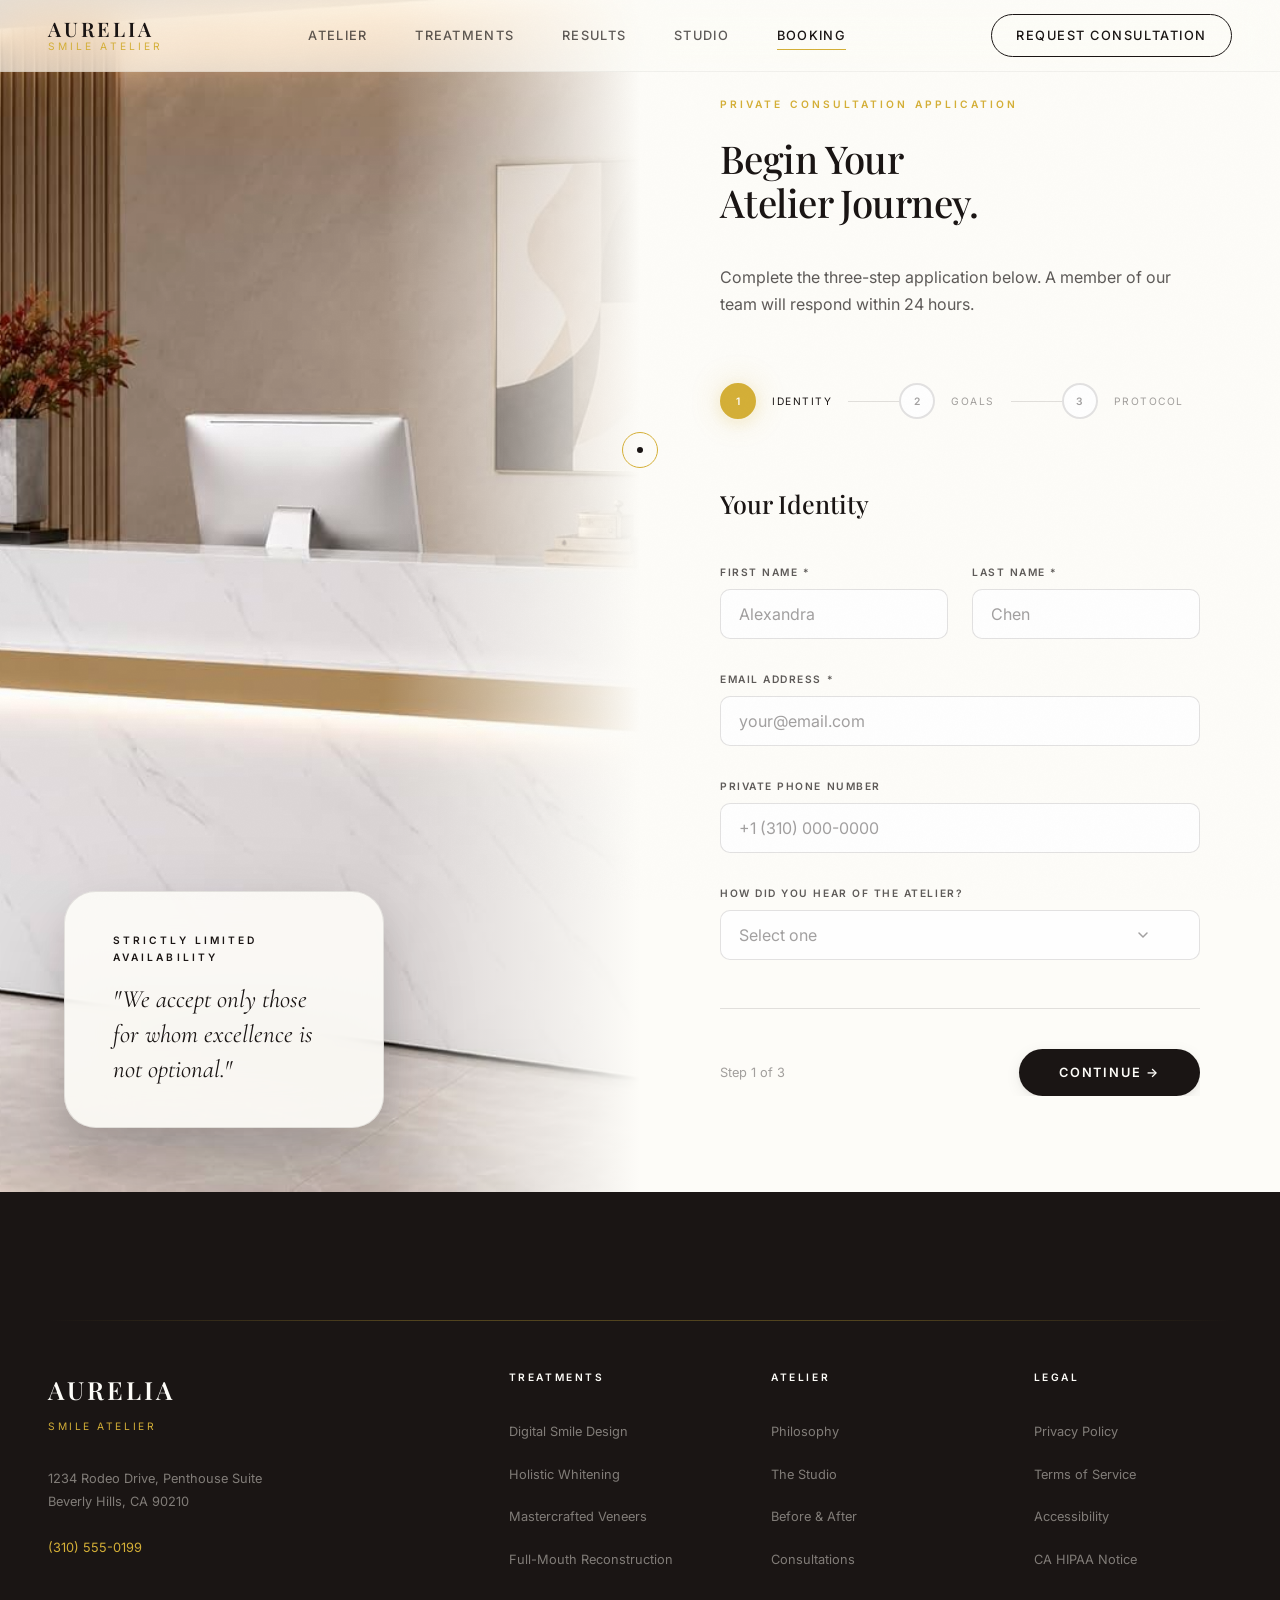
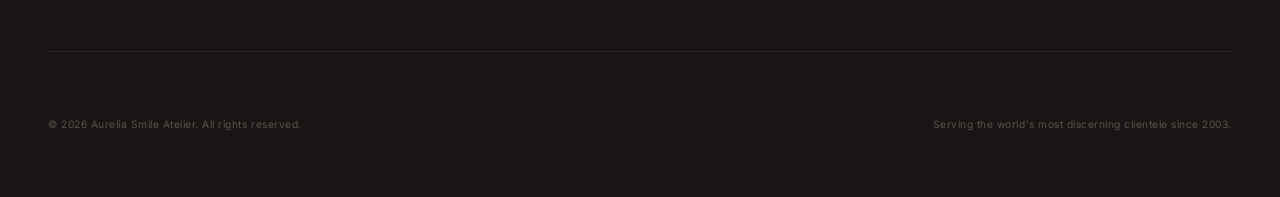
==== booking.html @ 7411df08 "Add files via upload" ====
<!DOCTYPE html>
<html lang="en">
<head>
  <meta charset="UTF-8" />
  <meta name="viewport" content="width=device-width, initial-scale=1.0" />
  <meta name="description" content="Apply for a private consultation at Aurelia Smile Atelier. Our three-step intake process ensures every client receives the full measure of our attention." />
  <meta name="theme-color" content="#FDFCF8" />
  <title>Private Consultation | Aurelia Smile Atelier</title>
  <link rel="stylesheet" href="luxury.css" />
</head>
<body>

  <div class="noise-overlay" aria-hidden="true"></div>
  <div class="cursor-dot"  aria-hidden="true"></div>
  <div class="cursor-ring" aria-hidden="true"></div>
  <div class="page-wipe" aria-hidden="true">
    <div class="page-wipe__panel"></div><div class="page-wipe__panel"></div>
    <div class="page-wipe__panel"></div><div class="page-wipe__panel"></div>
    <div class="page-wipe__panel"></div>
  </div>
  <div class="page-wipe__accent" aria-hidden="true"></div>

  

  <!-- NAV -->
  <nav class="site-nav" role="navigation" aria-label="Primary navigation">
    <div class="nav-inner">
      <a href="index.html" class="nav-wordmark">
        <span class="nav-wordmark__name">AURELIA</span>
        <span class="nav-wordmark__sub">Smile Atelier</span>
      </a>
      <div class="nav-links">
        <a href="index.html">Atelier</a>
        <a href="treatments.html">Treatments</a>
        <a href="results.html">Results</a>
        <a href="studio.html">Studio</a>
        <a href="booking.html" class="is-active">Booking</a>
      </div>
      <a href="booking.html" class="nav-cta btn-magnetic" data-cursor="hover">
        <span class="btn-magnetic__text">Request Consultation</span>
      </a>
      <button id="mobile-menu-btn" aria-label="Toggle mobile menu" data-cursor="hover">
          <svg width="24" height="24" viewBox="0 0 24 24" fill="none" stroke="currentColor" stroke-width="1.5" stroke-linecap="round" stroke-linejoin="round">
            <line x1="3" y1="12" x2="21" y2="12"></line>
            <line x1="3" y1="6" x2="21" y2="6"></line>
            <line x1="3" y1="18" x2="21" y2="18"></line>
          </svg>
        </button>
    </div>
  </nav>

  <main id="main-content">

    <!-- ═══ SPLIT LAYOUT ═══ -->
    <div class="split-layout pt-nav">

      <!-- LEFT: ATMOSPHERIC IMAGE -->
      <div class="split-left" aria-hidden="true">
        <img
          src="images/luxuryhotelreceptiondeskwhitemarble.png"
          alt=""
          style="width:100%;height:100%;object-fit:cover;object-position:center;"
          width="900" height="1200"
          loading="eager"
          fetchpriority="high"
        />
        <!-- Gradient overlay -->
        <div style="position:absolute;inset:0;background:linear-gradient(to right,transparent 60%,var(--alabaster) 100%);" aria-hidden="true"></div>
        <!-- Floating badge -->
        <div class="booking-badge-wrap">
          <div class="glass-card-dark" style="padding:var(--space-5) var(--space-6); background: rgba(253, 252, 248, 0.9); border: 1px solid rgba(26, 21, 20, 0.1);">
            <p class="eyebrow" style="color:var(--espresso); margin-bottom:var(--space-2);">Strictly Limited Availability</p>
            <p style="color:var(--espresso); font-family:var(--font-editorial); font-size:var(--text-lg); font-weight:400; font-style:italic; line-height:1.4;">
              "We accept only those for whom excellence is not optional."
            </p>
          </div>
        </div>
      </div>

      <!-- RIGHT: FORM -->
      <div class="booking-form-wrap">

        <div style="max-width:520px;width:100%;margin:0 auto;">
          <span class="eyebrow fade-up">Private Consultation Application</span>
          <h1 class="display-md fade-up" style="margin:var(--space-3) 0 var(--space-5);transition-delay:80ms;">
            Begin Your<br/>Atelier Journey.
          </h1>
          <p class="body-base fade-up" style="margin-bottom:var(--space-8);transition-delay:160ms;">
            Complete the three-step application below. A member of our team will respond within 24 hours.
          </p>

          <!-- ─── PROGRESS INDICATOR ─── -->
          <div class="booking-progress fade-up" style="margin-bottom:var(--space-8);transition-delay:220ms;" role="progressbar" aria-valuemin="1" aria-valuemax="3" aria-valuenow="1" aria-label="Form progress">
            <!-- Step 1 -->
            <div class="progress-step is-active" id="prog-step-1">
              <div class="progress-step__dot is-active" id="prog-dot-1">1</div>
            </div>
            <span class="progress-step__label" id="prog-label-1" style="color:var(--espresso);">Identity</span>
            <div class="progress-line"><div class="progress-line__fill" id="prog-fill-1"></div></div>
            <!-- Step 2 -->
            <div class="progress-step" id="prog-step-2">
              <div class="progress-step__dot" id="prog-dot-2">2</div>
            </div>
            <span class="progress-step__label" id="prog-label-2">Goals</span>
            <div class="progress-line"><div class="progress-line__fill" id="prog-fill-2"></div></div>
            <!-- Step 3 -->
            <div class="progress-step" id="prog-step-3">
              <div class="progress-step__dot" id="prog-dot-3">3</div>
            </div>
            <span class="progress-step__label" id="prog-label-3">Protocol</span>
          </div>

          <!-- ─── FORM PANELS ─── -->
          <form id="booking-form" novalidate aria-label="Private consultation application form">
            <div class="form-panels" id="form-panels" style="min-height:380px;">

              <!-- PANEL 1: Identity -->
              <div class="form-panel" id="form-panel-1" aria-labelledby="panel-1-heading">
                <h2 id="panel-1-heading" style="font-family:var(--font-display);font-size:var(--text-lg);font-weight:500;margin-bottom:var(--space-5);color:var(--espresso);">
                  Your Identity
                </h2>
                <div class="field-group">
                  <div class="field-row">
                    <div class="field">
                      <label for="first-name">First Name <span aria-hidden="true">*</span></label>
                      <input type="text" id="first-name" name="first-name" placeholder="Alexandra" required autocomplete="given-name" />
                    </div>
                    <div class="field">
                      <label for="last-name">Last Name <span aria-hidden="true">*</span></label>
                      <input type="text" id="last-name" name="last-name" placeholder="Chen" required autocomplete="family-name" />
                    </div>
                  </div>
                  <div class="field">
                    <label for="email">Email Address <span aria-hidden="true">*</span></label>
                    <input type="email" id="email" name="email" placeholder="your@email.com" required autocomplete="email" />
                  </div>
                  <div class="field">
                    <label for="phone">Private Phone Number</label>
                    <input type="tel" id="phone" name="phone" placeholder="+1 (310) 000-0000" autocomplete="tel" />
                  </div>
                  <div class="field">
                    <label>How did you hear of the Atelier?</label>
                    <div class="luxury-select-wrap" data-select-name="referral">
                      <select id="referral" name="referral" class="luxury-select-hidden" aria-hidden="true" tabindex="-1">
                        <option value="" disabled selected></option>
                        <option value="personal-referral">Personal Referral</option>
                        <option value="press">Press &amp; Media</option>
                        <option value="social">Social Media</option>
                        <option value="concierge">Hotel / Concierge Service</option>
                        <option value="other">Other</option>
                      </select>
                      <button type="button" class="luxury-select-trigger" aria-haspopup="listbox" aria-expanded="false" id="referral-trigger">
                        <span class="luxury-select-trigger__text">Select one</span>
                        <svg class="luxury-select-trigger__arrow" viewBox="0 0 16 16" fill="none" stroke="currentColor" stroke-width="1.5" stroke-linecap="round" stroke-linejoin="round" aria-hidden="true"><polyline points="4,6 8,10 12,6"/></svg>
                      </button>
                      <div class="luxury-select-dropdown" role="listbox" aria-labelledby="referral-trigger">
                        <div class="luxury-select-option" role="option" data-value="personal-referral" aria-selected="false">Personal Referral</div>
                        <div class="luxury-select-option" role="option" data-value="press" aria-selected="false">Press &amp; Media</div>
                        <div class="luxury-select-option" role="option" data-value="social" aria-selected="false">Social Media</div>
                        <div class="luxury-select-option" role="option" data-value="concierge" aria-selected="false">Hotel / Concierge Service</div>
                        <div class="luxury-select-option" role="option" data-value="other" aria-selected="false">Other</div>
                      </div>
                    </div>
                  </div>
                </div>
                <div class="form-nav">
                  <span class="body-sm">Step 1 of 3</span>
                  <button type="button" class="btn-primary btn-magnetic" data-form-next aria-label="Continue to Step 2 — Clinical Goals" data-cursor="hover">
                    <span class="btn-magnetic__text">Continue →</span>
                  </button>
                </div>
              </div>

              <!-- PANEL 2: Clinical Goals -->
              <div class="form-panel" id="form-panel-2" aria-labelledby="panel-2-heading">
                <h2 id="panel-2-heading" style="font-family:var(--font-display);font-size:var(--text-lg);font-weight:500;margin-bottom:var(--space-2);color:var(--espresso);">
                  Your Clinical Goals
                </h2>
                <p class="body-sm" style="margin-bottom:var(--space-5);">Select all that apply to your aspirations.</p>

                <div class="goal-grid" role="group" aria-label="Treatment goals — select all that apply">
                  <div class="goal-chip" role="checkbox" aria-checked="false" tabindex="0" data-goal="brighter">
                    <div class="goal-chip__icon" aria-hidden="true"></div>
                    <span class="goal-chip__label">Brighter, Whiter Smile</span>
                  </div>
                  <div class="goal-chip" role="checkbox" aria-checked="false" tabindex="0" data-goal="veneers">
                    <div class="goal-chip__icon" aria-hidden="true"></div>
                    <span class="goal-chip__label">Porcelain Veneers</span>
                  </div>
                  <div class="goal-chip" role="checkbox" aria-checked="false" tabindex="0" data-goal="alignment">
                    <div class="goal-chip__icon" aria-hidden="true"></div>
                    <span class="goal-chip__label">Alignment &amp; Shape Correction</span>
                  </div>
                  <div class="goal-chip" role="checkbox" aria-checked="false" tabindex="0" data-goal="implants">
                    <div class="goal-chip__icon" aria-hidden="true"></div>
                    <span class="goal-chip__label">Implants &amp; Restoration</span>
                  </div>
                  <div class="goal-chip" role="checkbox" aria-checked="false" tabindex="0" data-goal="gums">
                    <div class="goal-chip__icon" aria-hidden="true"></div>
                    <span class="goal-chip__label">Gum Contouring</span>
                  </div>
                  <div class="goal-chip" role="checkbox" aria-checked="false" tabindex="0" data-goal="full">
                    <div class="goal-chip__icon" aria-hidden="true"></div>
                    <span class="goal-chip__label">Full-Mouth Reconstruction</span>
                  </div>
                  <div class="goal-chip" role="checkbox" aria-checked="false" tabindex="0" data-goal="design">
                    <div class="goal-chip__icon" aria-hidden="true"></div>
                    <span class="goal-chip__label">Digital Smile Design Only</span>
                  </div>
                  <div class="goal-chip" role="checkbox" aria-checked="false" tabindex="0" data-goal="unsure">
                    <div class="goal-chip__icon" aria-hidden="true"></div>
                    <span class="goal-chip__label">I'll Discuss at Consultation</span>
                  </div>
                </div>

                <div class="field" style="margin-top:var(--space-5);">
                  <label>Preferred Timeline</label>
                  <div class="luxury-select-wrap" data-select-name="timeline">
                    <select id="timeline" name="timeline" class="luxury-select-hidden" aria-hidden="true" tabindex="-1">
                      <option value="" disabled selected></option>
                      <option value="immediate">Immediately — within 2 weeks</option>
                      <option value="1month">Within 1 month</option>
                      <option value="3months">Within 3 months</option>
                      <option value="exploring">Still exploring options</option>
                    </select>
                    <button type="button" class="luxury-select-trigger" aria-haspopup="listbox" aria-expanded="false" id="timeline-trigger">
                      <span class="luxury-select-trigger__text">When are you looking to begin?</span>
                      <svg class="luxury-select-trigger__arrow" viewBox="0 0 16 16" fill="none" stroke="currentColor" stroke-width="1.5" stroke-linecap="round" stroke-linejoin="round" aria-hidden="true"><polyline points="4,6 8,10 12,6"/></svg>
                    </button>
                    <div class="luxury-select-dropdown" role="listbox" aria-labelledby="timeline-trigger">
                      <div class="luxury-select-option" role="option" data-value="immediate" aria-selected="false">Immediately — within 2 weeks</div>
                      <div class="luxury-select-option" role="option" data-value="1month" aria-selected="false">Within 1 month</div>
                      <div class="luxury-select-option" role="option" data-value="3months" aria-selected="false">Within 3 months</div>
                      <div class="luxury-select-option" role="option" data-value="exploring" aria-selected="false">Still exploring options</div>
                    </div>
                  </div>
                </div>

                <div class="form-nav">
                  <button type="button" class="btn-ghost btn-magnetic" data-form-back aria-label="Back to Step 1 — Identity" data-cursor="hover">
                    <span class="btn-magnetic__text">← Back</span>
                  </button>
                  <button type="button" class="btn-primary btn-magnetic" data-form-next aria-label="Continue to Step 3 — Protocol Preferences" data-cursor="hover">
                    <span class="btn-magnetic__text">Continue →</span>
                  </button>
                </div>
              </div>

              <!-- PANEL 3: Protocol Preferences -->
              <div class="form-panel" id="form-panel-3" aria-labelledby="panel-3-heading">
                <h2 id="panel-3-heading" style="font-family:var(--font-display);font-size:var(--text-lg);font-weight:500;margin-bottom:var(--space-5);color:var(--espresso);">
                  Protocol Preferences
                </h2>

                <div class="field-group">
                  <div class="field">
                    <label>Investment Range</label>
                    <div class="luxury-select-wrap" data-select-name="budget">
                      <select id="budget" name="budget" class="luxury-select-hidden" aria-hidden="true" tabindex="-1">
                        <option value="" disabled selected></option>
                        <option value="3500-10000">$3,500 – $10,000</option>
                        <option value="10000-30000">$10,000 – $30,000</option>
                        <option value="30000-60000">$30,000 – $60,000</option>
                        <option value="60000+">$60,000+ (Pinnacle Protocol)</option>
                      </select>
                      <button type="button" class="luxury-select-trigger" aria-haspopup="listbox" aria-expanded="false" id="budget-trigger">
                        <span class="luxury-select-trigger__text">Select your range</span>
                        <svg class="luxury-select-trigger__arrow" viewBox="0 0 16 16" fill="none" stroke="currentColor" stroke-width="1.5" stroke-linecap="round" stroke-linejoin="round" aria-hidden="true"><polyline points="4,6 8,10 12,6"/></svg>
                      </button>
                      <div class="luxury-select-dropdown" role="listbox" aria-labelledby="budget-trigger">
                        <div class="luxury-select-option" role="option" data-value="3500-10000" aria-selected="false">$3,500 – $10,000</div>
                        <div class="luxury-select-option" role="option" data-value="10000-30000" aria-selected="false">$10,000 – $30,000</div>
                        <div class="luxury-select-option" role="option" data-value="30000-60000" aria-selected="false">$30,000 – $60,000</div>
                        <div class="luxury-select-option" role="option" data-value="60000+" aria-selected="false">$60,000+ (Pinnacle Protocol)</div>
                      </div>
                    </div>
                  </div>
                  <div class="field">
                    <label>Preferred Consultation Location</label>
                    <div class="luxury-select-wrap" data-select-name="location">
                      <select id="location" name="location" class="luxury-select-hidden" aria-hidden="true" tabindex="-1">
                        <option value="" disabled selected></option>
                        <option value="rodeo">Rodeo Drive Atelier (Beverly Hills)</option>
                        <option value="home">Private Home Visit (LA metro)</option>
                        <option value="virtual">Virtual Preview Consultation</option>
                        <option value="yacht">Yacht / Jet / Hotel — On Request</option>
                      </select>
                      <button type="button" class="luxury-select-trigger" aria-haspopup="listbox" aria-expanded="false" id="location-trigger">
                        <span class="luxury-select-trigger__text">Select preference</span>
                        <svg class="luxury-select-trigger__arrow" viewBox="0 0 16 16" fill="none" stroke="currentColor" stroke-width="1.5" stroke-linecap="round" stroke-linejoin="round" aria-hidden="true"><polyline points="4,6 8,10 12,6"/></svg>
                      </button>
                      <div class="luxury-select-dropdown" role="listbox" aria-labelledby="location-trigger">
                        <div class="luxury-select-option" role="option" data-value="rodeo" aria-selected="false">Rodeo Drive Atelier (Beverly Hills)</div>
                        <div class="luxury-select-option" role="option" data-value="home" aria-selected="false">Private Home Visit (LA metro)</div>
                        <div class="luxury-select-option" role="option" data-value="virtual" aria-selected="false">Virtual Preview Consultation</div>
                        <div class="luxury-select-option" role="option" data-value="yacht" aria-selected="false">Yacht / Jet / Hotel — On Request</div>
                      </div>
                    </div>
                  </div>
                  <div class="field">
                    <label for="additional">Anything else we should know?</label>
                    <textarea
                      id="additional"
                      name="additional"
                      rows="4"
                      placeholder="Previous dental work, specific concerns, scheduling constraints, or anything else you'd like the Atelier to consider…"
                    ></textarea>
                  </div>
                </div>

                <!-- Privacy note -->
                <div style="padding:var(--space-3) var(--space-4);background:var(--soft-cream);border-radius:var(--radius-md);border:var(--border-thin);margin-bottom:var(--space-3);">
                  <p class="body-sm" style="display:flex;gap:var(--space-2);align-items:flex-start;">
                    <span style="color:var(--champagne);flex-shrink:0;">🔒</span>
                    All information is held under strict HIPAA confidentiality. We will never share your details with third parties.
                  </p>
                </div>

                <div class="form-nav">
                  <button type="button" class="btn-ghost btn-magnetic" data-form-back aria-label="Back to Step 2 — Clinical Goals" data-cursor="hover">
                    <span class="btn-magnetic__text">← Back</span>
                  </button>
                  <button type="submit" class="btn-primary btn-magnetic" id="submit-btn" aria-label="Submit consultation application" data-cursor="hover">
                    <span class="btn-magnetic__text">Submit Application</span>
                  </button>
                </div>
              </div>

            </div><!-- /form-panels -->
          </form>

          <!-- SUCCESS STATE (hidden initially) -->
          <div id="form-success" style="display:none;text-align:center;padding:var(--space-8) 0;" aria-live="polite">
            <div style="width:72px;height:72px;border-radius:9999px;background:var(--champagne);display:flex;align-items:center;justify-content:center;margin:0 auto var(--space-5);">
              <svg width="32" height="25" viewBox="0 0 32 25" fill="none" aria-hidden="true">
                <path d="M2 12.5l9 9L30 2" stroke="#FDFCF8" stroke-width="3" stroke-linecap="round" stroke-linejoin="round"/>
              </svg>
            </div>
            <h2 style="font-family:var(--font-display);font-size:var(--text-2xl);font-weight:600;margin-bottom:var(--space-3);color:var(--espresso);">
              Application Received.
            </h2>
            <p class="body-base" style="max-width:380px;margin:0 auto var(--space-6);">
              Thank you. A member of our Atelier team will contact you personally within 24 hours to arrange your consultation.
            </p>
            <a href="index.html" class="btn-gold btn-magnetic" data-cursor="hover">
              <span class="btn-magnetic__text">Return to the Atelier</span>
            </a>
            </div>

        </div>
      </div>
    </div>

  </main>

  <!-- FOOTER -->
  <footer class="site-footer" role="contentinfo">
    <div class="container">
      <div class="footer-gold-line"></div>
      <div class="footer-grid">
        <div>
          <p class="footer-brand__name">AURELIA</p>
          <p class="footer-brand__tag">Smile Atelier</p>
          <address class="footer-brand__address" style="font-style:normal;">
            1234 Rodeo Drive, Penthouse Suite<br/>Beverly Hills, CA 90210<br/><br/>
            <a href="tel:+13105550199" style="color:var(--champagne);text-decoration:none;">(310) 555-0199</a>
          </address>
        </div>
        <div>
          <p class="footer-col__title">Treatments</p>
          <ul class="footer-links">
            <li><a href="treatments.html">Digital Smile Design</a></li>
            <li><a href="treatments.html">Holistic Whitening</a></li>
            <li><a href="treatments.html">Mastercrafted Veneers</a></li>
            <li><a href="treatments.html">Full-Mouth Reconstruction</a></li>
          </ul>
        </div>
        <div>
          <p class="footer-col__title">Atelier</p>
          <ul class="footer-links">
            <li><a href="index.html">Philosophy</a></li>
            <li><a href="studio.html">The Studio</a></li>
            <li><a href="results.html">Before &amp; After</a></li>
            <li><a href="booking.html">Consultations</a></li>
          </ul>
        </div>
        <div>
          <p class="footer-col__title">Legal</p>
          <ul class="footer-links">
            <li><a href="javascript:void(0);">Privacy Policy</a></li>
            <li><a href="javascript:void(0);">Terms of Service</a></li>
            <li><a href="javascript:void(0);">Accessibility</a></li>
            <li><a href="javascript:void(0);">CA HIPAA Notice</a></li>
          </ul>
        </div>
      </div>
      <div class="footer-bottom">
        <p>&copy; 2026 Aurelia Smile Atelier. All rights reserved.</p>
        <p>Serving the world's most discerning clientele since 2003.</p>
      </div>
    </div>
  </footer>

  <div class="toast-container" id="toast-container" aria-live="assertive"></div>
  <script src="engine.js"></script>
  

  <!-- FULLSCREEN MOBILE MENU -->
  <div class="mobile-overlay" id="mobile-menu" aria-hidden="true" style="background: rgba(253, 252, 248, 0.95); backdrop-filter: blur(24px); -webkit-backdrop-filter: blur(24px);">
    <div class="noise-overlay" aria-hidden="true"></div>
    <div class="mobile-overlay__header" style="position: relative; z-index: 10; padding: 2rem; display: flex; justify-content: space-between; align-items: center;">
      <span class="nav-wordmark__name" style="color: var(--espresso); font-family: var(--font-display); font-size: 1.5rem; letter-spacing: 0.1em;">AURELIA</span>
      <button class="mobile-close" id="mobile-close" aria-label="Close menu" data-cursor="hover" style="color: var(--espresso); background: none; border: none; cursor: pointer;">
        <svg width="32" height="32" viewBox="0 0 24 24" fill="none"><path d="M18 6L6 18M6 6l12 12" stroke="currentColor" stroke-width="1.5" stroke-linecap="round" stroke-linejoin="round"/></svg>
      </button>
    </div>
    <div class="mobile-overlay__links" style="position: relative; z-index: 10; display: flex; flex-direction: column; align-items: center; justify-content: center; height: 70%; gap: 2rem;">
      <a href="index.html" class="display-md" style="color: var(--espresso); text-decoration: none;">Atelier</a>
      <a href="treatments.html" class="display-md" style="color: var(--espresso); text-decoration: none;">Treatments</a>
      <a href="results.html" class="display-md" style="color: var(--espresso); text-decoration: none;">Results</a>
      <a href="studio.html" class="display-md" style="color: var(--espresso); text-decoration: none;">Studio</a>
      <a href="booking.html" class="display-md" style="color: var(--espresso); text-decoration: none;">Booking</a>
    </div>
  </div>

</body>
</html>
---- luxury.css ----
/* ============================================================
   AURELIA SMILE ATELIER — luxury.css
   Senior UI/UX System | Beverly Hills Design Agency
   Every value is intentional. Nothing is a default.
   ============================================================ */

/* ── 0. GOOGLE FONTS IMPORT ─────────────────────────────── */
@import url('https://fonts.googleapis.com/css2?family=Cormorant+Garamond:ital,wght@0,300;0,400;0,500;0,600;0,700;1,300;1,400;1,500&family=Playfair+Display:ital,wght@0,400;0,500;0,600;0,700;0,800;1,400;1,500&family=Inter:wght@300;400;500;600&display=swap');

/* ── 1. DESIGN TOKENS ────────────────────────────────────── */
html {
  scroll-behavior: smooth;
}

:root {
  /* Colour System */
  --alabaster: #FDFCF8;
  --sunlit-white: #FEFEFE;
  --warm-cream: #F8F5EF;
  --soft-cream: #F2EDE3;
  --espresso: #1A1514;
  --espresso-70: rgba(26, 21, 20, 0.70);
  --espresso-40: rgba(26, 21, 20, 0.40);
  --espresso-12: rgba(26, 21, 20, 0.12);
  --espresso-06: rgba(26, 21, 20, 0.06);
  --champagne: #D4AF37;
  --champagne-80: rgba(212, 175, 55, 0.80);
  --champagne-20: rgba(212, 175, 55, 0.20);
  --champagne-08: rgba(212, 175, 55, 0.08);
  --platinum: #E8E4DC;
  --platinum-60: rgba(232, 228, 220, 0.60);
  --glass-white: rgba(255, 255, 255, 0.72);
  --glass-border: rgba(255, 255, 255, 0.55);
  --glass-shadow: rgba(26, 21, 20, 0.08);

  /* Typography Scale — Major Third (1.250) */
  --text-xs: 0.64rem;
  --text-sm: 0.8rem;
  --text-base: 1rem;
  --text-md: 1.25rem;
  --text-lg: 1.563rem;
  --text-xl: 1.953rem;
  --text-2xl: 2.441rem;
  --text-3xl: 3.052rem;
  --text-4xl: 3.815rem;
  --text-5xl: 4.768rem;
  --text-6xl: 5.96rem;

  /* Font Families */
  --font-display: 'Playfair Display', 'Cormorant Garamond', Georgia, serif;
  --font-editorial: 'Cormorant Garamond', 'Playfair Display', Georgia, serif;
  --font-body: 'Inter', system-ui, -apple-system, sans-serif;

  /* Spacing System — 8pt Grid */
  --space-1: 0.5rem;
  --space-2: 1rem;
  --space-3: 1.5rem;
  --space-4: 2rem;
  --space-5: 2.5rem;
  --space-6: 3rem;
  --space-8: 4rem;
  --space-10: 5rem;
  --space-12: 6rem;
  --space-16: 8rem;
  --space-20: 10rem;
  --space-24: 12rem;

  /* Motion */
  --ease-out-expo: cubic-bezier(0.16, 1, 0.3, 1);
  --ease-out-quart: cubic-bezier(0.25, 1, 0.5, 1);
  --ease-in-out-sine: cubic-bezier(0.37, 0, 0.63, 1);
  --ease-spring: cubic-bezier(0.34, 1.56, 0.64, 1);
  --ease-luxe: cubic-bezier(0.22, 0.61, 0.36, 1);

  /* Duration */
  --dur-instant: 80ms;
  --dur-fast: 220ms;
  --dur-medium: 420ms;
  --dur-slow: 680ms;
  --dur-cinematic: 1100ms;

  /* Layout */
  --container-xl: 1320px;
  --container-lg: 1080px;
  --container-md: 760px;
  --nav-height: 72px;
  --section-gap: var(--space-20);

  /* Borders */
  --radius-sm: 4px;
  --radius-md: 10px;
  --radius-lg: 20px;
  --radius-xl: 32px;
  --radius-full: 9999px;
  --border-thin: 1px solid var(--espresso-12);
  --border-gold: 1px solid var(--champagne);
  --border-glass: 1px solid var(--glass-border);

  /* Shadows */
  --shadow-xs: 0 1px 3px rgba(26, 21, 20, 0.06), 0 1px 2px rgba(26, 21, 20, 0.04);
  --shadow-sm: 0 4px 16px rgba(26, 21, 20, 0.07), 0 2px 6px rgba(26, 21, 20, 0.05);
  --shadow-md: 0 8px 32px rgba(26, 21, 20, 0.09), 0 4px 12px rgba(26, 21, 20, 0.06);
  --shadow-lg: 0 20px 56px rgba(26, 21, 20, 0.12), 0 8px 20px rgba(26, 21, 20, 0.07);
  --shadow-xl: 0 40px 100px rgba(26, 21, 20, 0.16), 0 16px 40px rgba(26, 21, 20, 0.10);
  --shadow-gold: 0 0 32px rgba(212, 175, 55, 0.22), 0 4px 16px rgba(212, 175, 55, 0.14);
}

/* ── 2. RESET & BASE ─────────────────────────────────────── */
*,
*::before,
*::after {
  box-sizing: border-box;
  margin: 0;
  padding: 0;
}

html {
  font-size: 16px;
  scroll-behavior: smooth;
  text-rendering: optimizeLegibility;
  -webkit-font-smoothing: antialiased;
  -moz-osx-font-smoothing: grayscale;
  overflow-x: clip;
  max-width: 100vw;
}

body {
  background-color: var(--alabaster);
  color: var(--espresso);
  font-family: var(--font-body);
  font-weight: 400;
  line-height: 1.65;
  overflow-x: clip;
  max-width: 100%;
  position: relative;
  cursor: none;
  overflow-wrap: break-word;
  word-wrap: break-word;
  -webkit-hyphens: auto;
  hyphens: auto;
}

/* Ensure native cursor works in fullscreen (fixes missing cursor over video) */
:fullscreen,
:fullscreen * {
  cursor: auto !important;
}

:-webkit-full-screen,
:-webkit-full-screen * {
  cursor: auto !important;
}

:-moz-full-screen,
:-moz-full-screen * {
  cursor: auto !important;
}

@media (prefers-reduced-motion: reduce) {

  *,
  *::before,
  *::after {
    animation-duration: 0.01ms !important;
    animation-iteration-count: 1 !important;
    transition-duration: 0.01ms !important;
    scroll-behavior: auto !important;
  }

  body {
    cursor: auto;
  }

  .cursor-dot,
  .cursor-ring {
    display: none !important;
  }

  .marquee-inner {
    animation-duration: 5s !important;
  }
}

img,
video {
  display: block;
  max-width: 100%;
}

a {
  color: inherit;
  text-decoration: none;
  cursor: none;
}

button {
  cursor: none;
  font-family: inherit;
}

input,
textarea,
select {
  cursor: none;
}

ul,
ol {
  list-style: none;
}

/* ── 3. NOISE TEXTURE OVERLAY ────────────────────────────── */
.noise-overlay {
  position: fixed;
  inset: 0;
  z-index: 9998;
  pointer-events: none;
  opacity: 0.022;
  mix-blend-mode: multiply;
  width: 100%;
  height: 100%;
}

/* ── 4. CUSTOM CURSOR ────────────────────────────────────── */
.cursor-dot {
  position: fixed;
  top: 0;
  left: 0;
  z-index: 99999;
  width: 6px;
  height: 6px;
  border-radius: var(--radius-full);
  background: var(--espresso);
  pointer-events: none;
  transform: translate(-50%, -50%);
  transition: width var(--dur-fast) var(--ease-out-expo),
    height var(--dur-fast) var(--ease-out-expo),
    background var(--dur-fast) var(--ease-out-expo);
  will-change: transform, left, top;
}

.cursor-ring {
  position: fixed;
  top: 0;
  left: 0;
  z-index: 99998;
  width: 36px;
  height: 36px;
  border-radius: var(--radius-full);
  border: 1.5px solid var(--champagne);
  pointer-events: none;
  transform: translate(-50%, -50%);
  transition: width var(--dur-medium) var(--ease-out-expo),
    height var(--dur-medium) var(--ease-out-expo),
    border-color var(--dur-fast) var(--ease-out-expo),
    opacity var(--dur-fast) var(--ease-out-expo);
  will-change: transform, left, top, width, height;
}

.cursor-ring.is-hovering {
  width: 72px;
  height: 72px;
  border-color: var(--champagne);
  opacity: 0.7;
}

.cursor-ring.is-clicking {
  width: 28px;
  height: 28px;
  opacity: 1;
}

/* ── 5. SPA PAGE TRANSITION WIPE ─────────────────────────── */
.page-wipe {
  position: fixed;
  inset: 0;
  z-index: 9990;
  pointer-events: none;
  display: grid;
  grid-template-columns: repeat(5, 1fr);
}

.page-wipe__panel {
  background: var(--espresso);
  transform: scaleY(0);
  transform-origin: bottom center;
  transition: transform var(--dur-slow) var(--ease-out-expo);
}

.page-wipe.wipe-in .page-wipe__panel {
  transform: scaleY(1);
}

.page-wipe__panel:nth-child(1) {
  transition-delay: 0ms;
}

.page-wipe__panel:nth-child(2) {
  transition-delay: 40ms;
}

.page-wipe__panel:nth-child(3) {
  transition-delay: 80ms;
}

.page-wipe__panel:nth-child(4) {
  transition-delay: 120ms;
}

.page-wipe__panel:nth-child(5) {
  transition-delay: 160ms;
}

.page-wipe.wipe-out .page-wipe__panel {
  transform: scaleY(0);
  transform-origin: top center;
}

.page-wipe.wipe-out .page-wipe__panel:nth-child(1) {
  transition-delay: 0ms;
}

.page-wipe.wipe-out .page-wipe__panel:nth-child(2) {
  transition-delay: 40ms;
}

.page-wipe.wipe-out .page-wipe__panel:nth-child(3) {
  transition-delay: 80ms;
}

.page-wipe.wipe-out .page-wipe__panel:nth-child(4) {
  transition-delay: 120ms;
}

.page-wipe.wipe-out .page-wipe__panel:nth-child(5) {
  transition-delay: 160ms;
}

.page-wipe__accent {
  position: fixed;
  left: 50%;
  top: 0;
  bottom: 0;
  width: 2px;
  background: var(--champagne);
  transform: translateX(-50%) scaleY(0);
  transform-origin: bottom;
  z-index: 9991;
  pointer-events: none;
  transition: transform var(--dur-slow) var(--ease-out-expo);
  transition-delay: 80ms;
}

.page-wipe.wipe-in .page-wipe__accent {
  transform: translateX(-50%) scaleY(1);
}

.page-wipe.wipe-out .page-wipe__accent {
  transform: translateX(-50%) scaleY(0);
  transform-origin: top;
  transition-delay: 80ms;
}

/* ── 6. NAVIGATION ───────────────────────────────────────── */
.site-nav {
  position: fixed;
  top: 0;
  left: 0;
  right: 0;
  height: var(--nav-height);
  z-index: 1000;
  display: flex;
  align-items: center;
  padding: 0 var(--space-6);
  background: rgba(253, 252, 248, 0.7);
  backdrop-filter: blur(24px) saturate(1.6);
  -webkit-backdrop-filter: blur(24px) saturate(1.6);
  border-bottom: 1px solid rgba(26, 21, 20, 0.05);
  transition: transform 0.4s cubic-bezier(0.25, 1, 0.5, 1), background 0.4s ease;
}

.site-nav.is-hidden {
  transform: translateY(-100%);
}

.site-nav.is-scrolled {
  background: var(--glass-white);
  backdrop-filter: blur(24px) saturate(1.6);
  -webkit-backdrop-filter: blur(24px) saturate(1.6);
  box-shadow: 0 1px 0 var(--espresso-06), var(--shadow-xs);
}

.nav-inner {
  width: 100%;
  max-width: var(--container-xl);
  margin: 0 auto;
  display: flex;
  align-items: center;
  justify-content: space-between;
}

.nav-wordmark {
  display: flex;
  flex-direction: column;
  text-decoration: none;
}

.nav-wordmark__name {
  font-family: var(--font-display);
  font-size: var(--text-md);
  font-weight: 600;
  letter-spacing: 0.14em;
  color: var(--espresso);
  line-height: 1.1;
}

.nav-wordmark__sub {
  font-family: var(--font-body);
  font-size: var(--text-xs);
  font-weight: 400;
  letter-spacing: 0.3em;
  text-transform: uppercase;
  color: var(--champagne);
  line-height: 1.2;
}

.nav-links {
  display: flex;
  align-items: center;
  gap: var(--space-6);
}

.nav-links a {
  font-family: var(--font-body);
  font-size: var(--text-sm);
  font-weight: 500;
  letter-spacing: 0.1em;
  text-transform: uppercase;
  color: var(--espresso-70);
  position: relative;
  transition: color var(--dur-fast) var(--ease-out-quart);
}

.nav-links a::after {
  content: '';
  position: absolute;
  bottom: -4px;
  left: 0;
  width: 0;
  height: 1px;
  background: var(--champagne);
  transition: width var(--dur-medium) var(--ease-out-expo);
}

.nav-links a:hover,
.nav-links a.is-active {
  color: var(--espresso);
}

.nav-links a:hover::after,
.nav-links a.is-active::after {
  width: 100%;
}

.nav-cta {
  font-family: var(--font-body);
  font-size: var(--text-sm);
  font-weight: 500;
  letter-spacing: 0.12em;
  text-transform: uppercase;
  padding: 10px 24px;
  border: 1px solid var(--espresso);
  color: var(--espresso);
  background: transparent;
  border-radius: var(--radius-full);
  display: inline-block;
  transition: background var(--dur-fast) var(--ease-out-quart),
    color var(--dur-fast) var(--ease-out-quart),
    box-shadow var(--dur-fast) var(--ease-out-quart);
}

.nav-cta:hover {
  background: var(--espresso);
  color: var(--alabaster);
  box-shadow: var(--shadow-md);
}

/* ── 7. MARQUEE TICKER ───────────────────────────────────── */
.marquee-bar {
  overflow: hidden;
  background: rgba(30, 25, 24, 0.90);
  backdrop-filter: blur(8px);
  -webkit-backdrop-filter: blur(8px);
  padding: 10px 0;
  border-bottom: 1px solid rgba(212, 175, 55, 0.25);
}

.marquee-inner {
  display: flex;
  white-space: nowrap;
  animation: marquee-scroll 4s linear infinite !important;
  will-change: transform;
}

.marquee-inner:hover {
  animation-play-state: paused;
}

.marquee-track {
  display: flex;
  align-items: center;
}

.marquee-item {
  display: inline-flex;
  align-items: center;
  gap: var(--space-5);
  padding: 0 var(--space-8);
  font-family: var(--font-body);
  font-size: var(--text-xs);
  font-weight: 500;
  letter-spacing: 0.25em;
  text-transform: uppercase;
  color: var(--platinum-60);
}

.marquee-item .marquee-sep {
  width: 4px;
  height: 4px;
  border-radius: var(--radius-full);
  background: var(--champagne);
  opacity: 0.7;
  flex-shrink: 0;
}

@keyframes marquee-scroll {
  0% {
    transform: translateX(0);
  }

  100% {
    transform: translateX(-50%);
  }
}

/* ── 8. TYPOGRAPHY SYSTEM ────────────────────────────────── */
.display-xl {
  font-family: var(--font-display);
  font-size: clamp(2.5rem, 5vw, 4.8rem);
  font-weight: 500;
  line-height: 1.04;
  letter-spacing: -0.02em;
  color: var(--espresso);
}

.display-lg {
  font-family: var(--font-display);
  font-size: clamp(var(--text-2xl), 4.5vw, var(--text-5xl));
  font-weight: 600;
  line-height: 1.08;
  letter-spacing: -0.018em;
  color: var(--espresso);
}

.display-md {
  font-family: var(--font-display);
  font-size: clamp(var(--text-xl), 3vw, var(--text-4xl));
  font-weight: 500;
  line-height: 1.14;
  letter-spacing: -0.015em;
  color: var(--espresso);
}

.display-sm {
  font-family: var(--font-display);
  font-size: clamp(var(--text-lg), 2.2vw, var(--text-3xl));
  font-weight: 500;
  line-height: 1.2;
  letter-spacing: -0.01em;
  color: var(--espresso);
}

.eyebrow {
  font-family: var(--font-body);
  font-size: var(--text-xs);
  font-weight: 600;
  letter-spacing: 0.3em;
  text-transform: uppercase;
  color: var(--champagne);
  display: block;
}

.body-lg {
  font-size: var(--text-md);
  font-weight: 300;
  line-height: 1.75;
  color: var(--espresso-70);
}

.body-base {
  font-size: var(--text-base);
  font-weight: 400;
  line-height: 1.7;
  color: var(--espresso-70);
}

.body-sm {
  font-size: var(--text-sm);
  font-weight: 400;
  line-height: 1.65;
  color: var(--espresso-40);
}

/* ── 9. SCROLL REVEAL ANIMATION ──────────────────────────── */
.reveal-mask {
  display: inline-block;
  overflow: hidden;
  vertical-align: bottom;
  line-height: inherit;
}

.reveal-word,
.reveal-char {
  display: inline-block;
  transform: translateY(105%);
  opacity: 0;
  transition: transform var(--dur-slow) var(--ease-out-expo),
    opacity var(--dur-slow) var(--ease-out-expo);
  will-change: transform, opacity;
}

.reveal-word.is-revealed,
.reveal-char.is-revealed {
  transform: translateY(0);
  opacity: 1;
}

/* — Fade Up (default, already existed) — */
.fade-up {
  opacity: 0;
  transform: translateY(40px);
  transition: opacity var(--dur-slow) var(--ease-out-expo),
    transform var(--dur-slow) var(--ease-out-expo);
  will-change: opacity, transform;
}

.fade-up.is-revealed {
  opacity: 1;
  transform: translateY(0);
}

/* — Fade In (pure opacity) — */
.fade-in {
  opacity: 0;
  transition: opacity var(--dur-slow) var(--ease-out-expo);
  will-change: opacity;
}

.fade-in.is-revealed {
  opacity: 1;
}

/* — Scale Up — */
.scale-up {
  opacity: 0;
  transform: scale(0.95);
  transition: opacity var(--dur-slow) var(--ease-out-expo),
    transform var(--dur-slow) var(--ease-out-expo);
  will-change: opacity, transform;
}

.scale-up.is-revealed {
  opacity: 1;
  transform: scale(1);
}

/* — Slide from Left — */
[data-reveal="slide-left"] {
  opacity: 0;
  transform: translateX(-48px);
  transition: opacity var(--dur-slow) var(--ease-out-expo),
    transform var(--dur-slow) var(--ease-out-expo);
  will-change: opacity, transform;
}

[data-reveal="slide-left"].is-revealed {
  opacity: 1;
  transform: translateX(0);
}

/* — Slide from Right — */
[data-reveal="slide-right"] {
  opacity: 0;
  transform: translateX(48px);
  transition: opacity var(--dur-slow) var(--ease-out-expo),
    transform var(--dur-slow) var(--ease-out-expo);
  will-change: opacity, transform;
}

[data-reveal="slide-right"].is-revealed {
  opacity: 1;
  transform: translateX(0);
}

/* — Zoom In — */
[data-reveal="zoom"] {
  opacity: 0;
  transform: scale(0.88);
  transition: opacity var(--dur-slow) var(--ease-out-expo),
    transform var(--dur-slow) var(--ease-out-expo);
  will-change: opacity, transform;
}

[data-reveal="zoom"].is-revealed {
  opacity: 1;
  transform: scale(1);
}

/* — Clip reveal (vertical wipe, great for lines/dividers) — */
[data-reveal="clip"] {
  clip-path: inset(0 0 100% 0);
  transition: clip-path var(--dur-slow) var(--ease-out-expo);
  will-change: clip-path;
}

[data-reveal="clip"].is-revealed {
  clip-path: inset(0 0 0% 0);
}

/* — Flip in (perspective card flip) — */
[data-reveal="flip"] {
  opacity: 0;
  transform: perspective(600px) rotateX(18deg) translateY(24px);
  transition: opacity var(--dur-slow) var(--ease-out-expo),
    transform var(--dur-slow) var(--ease-out-expo);
  transform-origin: top center;
  will-change: opacity, transform;
}

[data-reveal="flip"].is-revealed {
  opacity: 1;
  transform: perspective(600px) rotateX(0deg) translateY(0);
}

/* ── 9b. TOUCH EFFECTS ────────────────────────────────────── */
/*
  Pattern: always pair :hover with .is-touched so mobile users
  get the exact same visual feedback as desktop hover.

  Example usage in HTML: <div class="treatment-card" data-touch>
  The JS adds/removes .is-touched automatically on touchstart.
*/

/* Treatment Cards */
.treatment-card:hover,
.treatment-card.is-touched {
  border-color: var(--champagne);
  box-shadow: var(--shadow-gold), var(--shadow-lg);
}

.treatment-card:hover .treatment-card__img,
.treatment-card.is-touched .treatment-card__img {
  transform: scale(1.04);
}

/* Gallery Items */
.gallery-item:hover img,
.gallery-item.is-touched img {
  transform: scale(1.06);
}

.gallery-item:hover .gallery-item__overlay,
.gallery-item.is-touched .gallery-item__overlay {
  opacity: 1;
}

/* Info / Service Cards */
.info-card:hover,
.info-card.is-touched {
  box-shadow: var(--shadow-lg);
  transform: translateY(-4px);
  border-color: var(--champagne-20);
}

/* Goal Chips */
.goal-chip:hover,
.goal-chip.is-touched {
  background: var(--champagne-08);
  border-color: var(--champagne);
}

/* Nav CTA button — lift on touch */
.nav-cta:hover,
.nav-cta.is-touched {
  box-shadow: var(--shadow-gold);
}

/* Luxury select trigger */
.luxury-select-trigger:hover,
.luxury-select-trigger.is-touched {
  border-color: var(--champagne);
  box-shadow: 0 0 0 3px var(--champagne-20);
}

/* Generic [data-touch] elements — subtle lift */
[data-touch]:hover,
[data-touch].is-touched {
  transform: translateY(-3px);
  box-shadow: var(--shadow-md);
}

/* Touch ripple micro-animation — adds a fast pulse when .is-touched */
@keyframes touch-ripple {
  0%   { box-shadow: 0 0 0 0 rgba(190, 155, 90, 0.25); }
  60%  { box-shadow: 0 0 0 10px rgba(190, 155, 90, 0); }
  100% { box-shadow: 0 0 0 0 rgba(190, 155, 90, 0); }
}

.treatment-card.is-touched,
.goal-chip.is-touched,
.info-card.is-touched {
  animation: touch-ripple 0.55s var(--ease-out-expo) forwards;
}


/* ── 10. MAGNETIC BUTTON ─────────────────────────────────── */
.btn-magnetic {
  position: relative;
  display: inline-flex;
  align-items: center;
  justify-content: center;
  overflow: hidden;
  transition: box-shadow var(--dur-fast) var(--ease-out-quart);
  will-change: transform;
}

.btn-magnetic__text {
  display: inline-block;
  position: relative;
  z-index: 1;
  pointer-events: none;
  will-change: transform;
  transition: transform var(--dur-fast) linear;
}

.btn-primary {
  font-family: var(--font-body);
  font-size: var(--text-sm);
  font-weight: 600;
  letter-spacing: 0.14em;
  text-transform: uppercase;
  padding: 16px 40px;
  background: var(--espresso);
  color: var(--alabaster);
  border: none;
  border-radius: var(--radius-full);
  box-shadow: var(--shadow-sm);
}

.btn-primary:hover {
  box-shadow: var(--shadow-lg);
}

.btn-gold {
  font-family: var(--font-body);
  font-size: var(--text-sm);
  letter-spacing: 0.14em;
  text-transform: uppercase;
  padding: 14px 36px;
  border-radius: var(--radius-full);
  transition: background var(--dur-fast) var(--ease-out-quart),
    color var(--dur-fast) var(--ease-out-quart),
    box-shadow var(--dur-fast) var(--ease-out-quart);
  background: var(--champagne) !important;
  color: var(--espresso) !important;
  border: none !important;
  font-weight: 700 !important;
}

.btn-gold:hover {
  box-shadow: var(--shadow-gold);
  background: #b59228 !important;
  color: var(--alabaster) !important;
}

.btn-ghost {
  font-family: var(--font-body);
  font-size: var(--text-sm);
  font-weight: 500;
  letter-spacing: 0.12em;
  text-transform: uppercase;
  padding: 14px 36px;
  background: transparent;
  color: var(--espresso);
  border: 1px solid var(--espresso-12);
  border-radius: var(--radius-full);
  transition: border-color var(--dur-fast) var(--ease-out-quart),
    box-shadow var(--dur-fast) var(--ease-out-quart);
}

.btn-ghost:hover {
  border-color: var(--espresso-40);
  box-shadow: var(--shadow-xs);
}

.btn-primary::before,
.btn-gold::before {
  content: '';
  position: absolute;
  inset: 0;
  background: linear-gradient(105deg, transparent 40%, rgba(255, 255, 255, 0.14) 50%, transparent 60%);
  transform: translateX(-100%);
  transition: transform 0.6s var(--ease-out-expo);
}

.btn-primary:hover::before,
.btn-gold:hover::before {
  transform: translateX(100%);
}

/* ── 11. GLASSMORPHISM CARD ──────────────────────────────── */
.glass-card {
  background: var(--glass-white);
  backdrop-filter: blur(28px) saturate(1.5);
  -webkit-backdrop-filter: blur(28px) saturate(1.5);
  border: var(--border-glass);
  border-radius: var(--radius-xl);
  box-shadow: var(--shadow-md), inset 0 1px 0 rgba(255, 255, 255, 0.8);
}

.glass-card-dark {
  background: rgba(26, 21, 20, 0.82);
  backdrop-filter: blur(32px) saturate(1.2);
  -webkit-backdrop-filter: blur(32px) saturate(1.2);
  border: 1px solid rgba(212, 175, 55, 0.18);
  border-radius: var(--radius-xl);
  box-shadow: var(--shadow-xl);
}

.info-card {
  background: var(--sunlit-white);
  border: var(--border-thin);
  border-radius: var(--radius-lg);
  padding: var(--space-6);
  box-shadow: var(--shadow-xs);
  transition: box-shadow var(--dur-medium) var(--ease-out-quart),
    transform var(--dur-medium) var(--ease-out-quart),
    border-color var(--dur-medium) var(--ease-out-quart);
  display: flex;
  flex-direction: column;
  box-sizing: border-box;
  align-self: stretch;
  /* Disable hyphens inside cards so text wrapping is consistent */
  hyphens: none;
  -webkit-hyphens: none;
  overflow-wrap: normal;
  word-break: normal;
}

/* ── SERVICE CARDS GRID → now Flexbox for guaranteed equal heights ── */
/* Flexbox equal-height is rock-solid in every browser since 2015.     */
#services-cards-grid {
  display: flex !important;
  gap: var(--space-3);
  align-items: stretch;
  /* default, but explicit */
}

#services-cards-grid>.info-card {
  flex: 1 1 0%;
  /* each card takes exact equal width */
  min-width: 0;
  /* prevent flex blowout on long text */
}

@media (max-width: 900px) {
  #services-cards-grid {
    flex-wrap: wrap;
  }

  #services-cards-grid>.info-card {
    flex: 1 1 calc(50% - var(--space-3) / 2);
  }
}

@media (max-width: 560px) {
  #services-cards-grid>.info-card {
    flex: 1 1 100%;
  }
}

/* ── Force equal visual height inside service cards ──────── */
/* Lock the title area to exactly 3 lines so all cards match  */
#services-cards-grid .info-card h3.display-sm {
  /* display-sm line-height is 1.2; 3.6em = 3 lines */
  min-height: 3.6em;
  margin-bottom: var(--space-2);
}

/* Lock description area to a minimum so short ones expand   */
#services-cards-grid .info-card p.body-sm {
  flex-grow: 1;
  /* body-sm line-height is 1.65; 5em ≈ ~3 lines minimum    */
  min-height: 5em;
  margin-bottom: var(--space-4);
}

.info-card>span:last-child {
  margin-top: auto !important;
}

.info-card .body-sm {
  flex-grow: 1;
}

.info-card:hover {
  box-shadow: var(--shadow-lg);
  transform: translateY(-4px);
  border-color: var(--champagne-20);
}

/* ── 12. LAYOUT ──────────────────────────────────────────── */
.container {
  width: 100%;
  max-width: var(--container-xl);
  margin: 0 auto;
  padding: 0 var(--space-6);
}

.container-lg {
  max-width: var(--container-lg);
}

.container-md {
  max-width: var(--container-md);
}

.section {
  padding: var(--section-gap) 0;
  position: relative;
}

.section-sm {
  padding: var(--space-12) 0;
}

.section-lg {
  padding: var(--space-24) 0;
}

/* ── 13. GOLD LINE DIVIDERS ──────────────────────────────── */
.divider-gold {
  width: 48px;
  height: 1px;
  background: linear-gradient(90deg, transparent, var(--champagne), transparent);
  margin: var(--space-3) 0;
}

.divider-full {
  width: 100%;
  height: 1px;
  background: linear-gradient(90deg, transparent, var(--espresso-12) 20%, var(--espresso-12) 80%, transparent);
}

/* ── 14. SECTION HEADERS ─────────────────────────────────── */
.section-header {
  display: flex;
  flex-direction: column;
  gap: var(--space-3);
  margin-bottom: var(--space-10);
}

.section-header--center {
  align-items: center;
  text-align: center;
}

.section-header--center .divider-gold {
  margin: var(--space-3) auto;
}

/* ── 15. HERO SECTION ──────────────────────────────────────── */
.hero {
  min-height: 75svh;
  max-height: 800px;
  display: grid;
  place-items: center;
  position: relative;
  overflow: hidden;
  padding-top: var(--nav-height);
}

.hero__bg {
  position: absolute;
  inset: 0;
  z-index: 0;
}

.hero__bg img {
  width: 100%;
  height: 100%;
  object-fit: cover;
  object-position: center;
  filter: brightness(0.92) saturate(0.85);
}

.hero__bg::after {
  content: '';
  position: absolute;
  inset: 0;
  background: linear-gradient(160deg,
      rgba(253, 252, 248, 0.85) 0%,
      rgba(253, 252, 248, 0.60) 45%,
      rgba(253, 252, 248, 0.25) 100%);
}

.hero__content {
  position: relative;
  z-index: 1;
  max-width: 780px;
  padding: 0 var(--space-6);
}

.hero__hook {
  font-family: var(--font-editorial);
  font-size: clamp(var(--text-base), 1.5vw, var(--text-md));
  font-weight: 400;
  font-style: italic;
  color: var(--espresso-70);
  margin-bottom: var(--space-5);
}

.hero__tagline {
  color: var(--champagne);
  font-family: var(--font-body);
  font-size: var(--text-xs);
  font-weight: 600;
  letter-spacing: 0.35em;
  text-transform: uppercase;
  display: flex;
  align-items: center;
  gap: var(--space-2);
  margin-bottom: var(--space-4);
}

.hero__tagline::before {
  content: '';
  width: 32px;
  height: 1px;
  background: var(--champagne);
}

.hero__actions {
  display: flex;
  gap: var(--space-3);
  margin-top: var(--space-8);
  margin-bottom: var(--space-8);
  flex-wrap: wrap;
}

.hero__scroll-cue {
  position: absolute;
  bottom: var(--space-6);
  left: 50%;
  transform: translateX(-50%);
  display: flex;
  flex-direction: column;
  align-items: center;
  gap: var(--space-2);
  z-index: 1;
}

.hero__scroll-cue span {
  font-size: var(--text-xs);
  letter-spacing: 0.25em;
  text-transform: uppercase;
  color: var(--espresso);
  font-weight: 600;
  text-shadow: 0 0 12px rgba(253, 252, 248, 0.8);
}

.scroll-line {
  width: 1px;
  height: 48px;
  background: linear-gradient(to bottom, var(--espresso), transparent);
  animation: scroll-pulse 2.2s var(--ease-in-out-sine) infinite;
}

@keyframes scroll-pulse {

  0%,
  100% {
    opacity: 0.4;
    transform: scaleY(1);
  }

  50% {
    opacity: 1;
    transform: scaleY(0.6);
  }
}

/* ── END OF luxury.css ──────────────────────────────────── */

/* ── SPLIT LAYOUT (BOOKING) ── */
.split-layout {
  display: grid;
  grid-template-columns: 1fr 1fr;
  min-height: 100svh;
}

.split-left {
  position: relative;
  overflow: hidden;
}

.booking-form-wrap {
  padding: var(--space-12) var(--space-10);
  display: flex;
  flex-direction: column;
  justify-content: center;
  background: var(--alabaster);
  text-align: left;
}

.booking-form-wrap * {
  text-align: left;
}

@media (max-width: 900px) {
  .split-layout {
    grid-template-columns: 1fr;
  }

  .split-left {
    min-height: 40vh;
  }

  .booking-form-wrap {
    padding: var(--space-6) var(--space-4) !important;
    width: 100vw;
    max-width: 100%;
    box-sizing: border-box;
    overflow-x: hidden;
  }

  .field input,
  .field select,
  .field textarea {
    max-width: 100%;
    box-sizing: border-box;
  }
}

/* ── 16. TRUST SIGNALS ───────────────────────────────────── */
.trust-row {
  display: flex;
  align-items: center;
  justify-content: center;
  gap: var(--space-8);
  flex-wrap: wrap;
  padding: var(--space-8) 0;
  border-top: var(--border-thin);
  border-bottom: var(--border-thin);
}

.trust-item {
  display: flex;
  flex-direction: column;
  align-items: center;
  gap: var(--space-1);
}

.trust-item__number {
  font-family: var(--font-display);
  font-size: var(--text-3xl);
  font-weight: 700;
  color: var(--espresso);
  line-height: 1;
}

.trust-item__label {
  font-size: var(--text-xs);
  letter-spacing: 0.2em;
  text-transform: uppercase;
  color: var(--espresso-40);
}

.trust-item__sep {
  width: 1px;
  height: 56px;
  background: var(--espresso-12);
}

/* ── 17. TESTIMONIAL CARDS ───────────────────────────────── */
.testimonial-grid {
  display: grid;
  grid-template-columns: repeat(auto-fill, minmax(320px, 1fr));
  gap: var(--space-4);
}

.testimonial-card {
  padding: var(--space-6) var(--space-6) var(--space-5);
  border-radius: var(--radius-lg);
  background: var(--warm-cream);
  border: var(--border-thin);
  position: relative;
}

.testimonial-card::before {
  content: '\201C';
  position: absolute;
  top: var(--space-4);
  right: var(--space-5);
  font-family: var(--font-display);
  font-size: 80px;
  line-height: 1;
  color: var(--champagne-20);
  pointer-events: none;
}

.testimonial-card__text {
  font-family: var(--font-editorial);
  font-size: var(--text-md);
  font-weight: 400;
  font-style: italic;
  line-height: 1.65;
  color: var(--espresso);
  margin-bottom: var(--space-4);
}

.testimonial-card__author {
  display: flex;
  align-items: center;
  gap: var(--space-3);
}

.testimonial-card__avatar-text {
  width: 56px;
  height: 56px;
  border-radius: var(--radius-full);
  background: var(--espresso);
  color: var(--champagne);
  font-family: var(--font-display);
  font-size: var(--text-xl);
  display: flex;
  align-items: center;
  justify-content: center;
  flex-shrink: 0;
}

.testimonial-card__name {
  font-size: var(--text-sm);
  font-weight: 600;
  color: var(--espresso);
}

.testimonial-card__role {
  font-size: var(--text-xs);
  color: var(--champagne);
  letter-spacing: 0.1em;
}

.stars {
  display: flex;
  gap: 3px;
  margin-bottom: var(--space-3);
}

.star {
  width: 12px;
  height: 12px;
  color: var(--champagne);
  fill: var(--champagne);
}

/* ── 18. TREATMENT CARDS ─────────────────────────────────── */
.treatment-grid {
  display: grid;
  grid-template-columns: repeat(2, 1fr);
  gap: var(--space-4);
}

@media (max-width: 768px) {
  .treatment-grid {
    grid-template-columns: 1fr;
  }
}

.treatment-card {
  position: relative;
  border-radius: var(--radius-xl);
  overflow: hidden;
  cursor: none;
  border: 2px solid transparent;
  transition: border-color var(--dur-medium) var(--ease-out-quart),
    box-shadow var(--dur-medium) var(--ease-out-quart),
    transform var(--dur-medium) var(--ease-out-quart);
  user-select: none;
}

.treatment-card.is-selected {
  border-color: var(--champagne);
  box-shadow: var(--shadow-gold), var(--shadow-lg);
  transform: translateY(-2px);
}

.treatment-card__img {
  width: 100%;
  height: 280px;
  object-fit: cover;
  transition: transform var(--dur-cinematic) var(--ease-out-expo);
}

.treatment-card:hover .treatment-card__img {
  transform: scale(1.04);
}

.treatment-card__body {
  padding: var(--space-5) var(--space-5) var(--space-4);
  background: var(--sunlit-white);
}

.treatment-card__price {
  font-family: var(--font-display);
  font-size: var(--text-xl);
  font-weight: 600;
  color: var(--champagne);
  line-height: 1;
  margin-bottom: var(--space-1);
}

.treatment-card__title {
  font-family: var(--font-display);
  font-size: var(--text-lg);
  font-weight: 500;
  color: var(--espresso);
  margin-bottom: var(--space-2);
}

.treatment-card__desc {
  font-size: var(--text-sm);
  color: var(--espresso-70);
  line-height: 1.6;
  margin-bottom: var(--space-4);
}

.treatment-card__check {
  position: absolute;
  top: var(--space-3);
  right: var(--space-3);
  width: 32px;
  height: 32px;
  border-radius: var(--radius-full);
  background: var(--champagne);
  display: flex;
  align-items: center;
  justify-content: center;
  opacity: 0;
  transform: scale(0.6) rotate(-10deg);
  transition: opacity var(--dur-medium) var(--ease-spring),
    transform var(--dur-medium) var(--ease-spring);
  pointer-events: none;
}

.treatment-card.is-selected .treatment-card__check {
  opacity: 1;
  transform: scale(1) rotate(0deg);
}

/* Calculator bar */
.calculator-bar {
  position: fixed;
  bottom: 0;
  left: 0;
  right: 0;
  z-index: 500;
  background: var(--glass-white);
  backdrop-filter: blur(28px) saturate(1.5);
  -webkit-backdrop-filter: blur(28px) saturate(1.5);
  border-top: 1px solid var(--espresso-12);
  padding: var(--space-4) var(--space-6);
  display: flex;
  align-items: center;
  justify-content: space-between;
  transform: translateY(100%);
  transition: transform var(--dur-medium) var(--ease-out-expo);
  box-shadow: 0 -8px 32px rgba(26, 21, 20, 0.08);
}

.calculator-bar.is-visible {
  transform: translateY(0);
}

.calculator-bar__label {
  font-size: var(--text-xs);
  letter-spacing: 0.2em;
  text-transform: uppercase;
  color: var(--espresso-40);
  margin-bottom: 4px;
}

.calculator-bar__amount {
  font-family: var(--font-display);
  font-size: var(--text-2xl);
  font-weight: 700;
  color: var(--espresso);
  line-height: 1;
  letter-spacing: -0.02em;
}

/* ── 19. BEFORE / AFTER GALLERY ──────────────────────────── */
.gallery-grid {
  display: grid;
  grid-template-columns: repeat(3, 1fr);
  gap: var(--space-3);
}

@media (max-width: 900px) {
  .gallery-grid {
    grid-template-columns: repeat(2, 1fr);
  }
}

@media (max-width: 560px) {
  .gallery-grid {
    grid-template-columns: 1fr;
  }
}

.gallery-item {
  position: relative;
  border-radius: var(--radius-lg);
  overflow: hidden;
  aspect-ratio: 4/5;
  cursor: none;
}

.gallery-item img {
  width: 100%;
  height: 100%;
  object-fit: cover;
  transition: transform var(--dur-cinematic) var(--ease-out-expo);
}

.gallery-item:hover img {
  transform: scale(1.06);
}

.gallery-item__overlay {
  position: absolute;
  inset: 0;
  background: linear-gradient(to top, rgba(26, 21, 20, 0.70) 0%, transparent 55%);
  display: flex;
  align-items: flex-end;
  padding: var(--space-4);
  opacity: 0;
  transition: opacity var(--dur-medium) var(--ease-out-quart);
}

.gallery-item:hover .gallery-item__overlay {
  opacity: 1;
}

.gallery-item__caption {
  font-family: var(--font-display);
  font-size: var(--text-md);
  color: var(--sunlit-white);
  line-height: 1.2;
}

/* Play button */
.play-btn {
  position: absolute;
  top: 50%;
  left: 50%;
  transform: translate(-50%, -50%);
  width: 64px;
  height: 64px;
  border-radius: var(--radius-full);
  background: var(--glass-white);
  backdrop-filter: blur(12px);
  -webkit-backdrop-filter: blur(12px);
  border: var(--border-glass);
  display: flex;
  align-items: center;
  justify-content: center;
  transition: transform var(--dur-medium) var(--ease-spring),
    box-shadow var(--dur-medium) var(--ease-out-quart);
  box-shadow: var(--shadow-md);
}

.play-btn:hover {
  transform: translate(-50%, -50%) scale(1.12);
  box-shadow: var(--shadow-xl);
}

.play-btn svg {
  fill: var(--espresso);
  margin-left: 4px;
  width: 22px;
  height: 22px;
}

/* ── 20. VIDEO MODAL ─────────────────────────────────────── */
.modal-backdrop {
  position: fixed;
  inset: 0;
  z-index: 9000;
  background: rgba(253, 252, 248, 0.72);
  backdrop-filter: blur(20px) saturate(1.4);
  -webkit-backdrop-filter: blur(20px) saturate(1.4);
  display: flex;
  align-items: center;
  justify-content: center;
  padding: var(--space-6);
  opacity: 0;
  pointer-events: none;
  transition: opacity var(--dur-medium) var(--ease-out-quart);
}

.modal-backdrop.is-open {
  opacity: 1;
  pointer-events: all;
}

.modal-inner {
  width: 100%;
  max-width: 960px;
  border-radius: var(--radius-xl);
  overflow: hidden;
  background: var(--espresso);
  box-shadow: var(--shadow-xl);
  transform: scale(0.88);
  transition: transform var(--dur-medium) var(--ease-spring);
  position: relative;
}

.modal-backdrop.is-open .modal-inner {
  transform: scale(1);
}

.modal-close {
  position: absolute;
  top: var(--space-3);
  right: var(--space-3);
  z-index: 10;
  width: 40px;
  height: 40px;
  border-radius: var(--radius-full);
  background: rgba(253, 252, 248, 0.15);
  border: none;
  display: flex;
  align-items: center;
  justify-content: center;
  color: var(--alabaster);
  transition: background var(--dur-fast) var(--ease-out-quart);
}

.modal-close:hover {
  background: rgba(253, 252, 248, 0.25);
}

.modal-video-wrap {
  aspect-ratio: 16/9;
  width: 100%;
  background: var(--espresso);
}

.modal-video-wrap iframe,
.modal-video-wrap video {
  width: 100%;
  height: 100%;
  border: none;
}

/* ── 21. BOOKING FORM ────────────────────────────────────── */
.booking-progress {
  display: flex;
  align-items: center;
  justify-content: center;
  gap: 0;
  margin-bottom: var(--space-10);
}

.progress-step {
  display: flex;
  align-items: center;
  gap: 0;
}

.progress-step__dot {
  width: 36px;
  height: 36px;
  border-radius: var(--radius-full);
  border: 2px solid var(--espresso-12);
  background: var(--sunlit-white);
  display: flex;
  align-items: center;
  justify-content: center;
  font-size: var(--text-xs);
  font-weight: 600;
  color: var(--espresso-40);
  transition: all var(--dur-medium) var(--ease-out-expo);
}

.progress-step__dot.is-active {
  border-color: var(--champagne);
  background: var(--champagne);
  color: var(--alabaster);
  box-shadow: var(--shadow-gold);
}

.progress-step__dot.is-done {
  border-color: var(--espresso);
  background: var(--espresso);
  color: var(--alabaster);
}

.progress-step__label {
  font-size: var(--text-xs);
  letter-spacing: 0.15em;
  text-transform: uppercase;
  color: var(--espresso-40);
  margin: 0 var(--space-2);
  transition: color var(--dur-fast) var(--ease-out-quart);
}

.progress-step.is-active .progress-step__label {
  color: var(--espresso);
}

.progress-line {
  flex: 1;
  min-width: 48px;
  height: 1px;
  background: var(--espresso-12);
  position: relative;
  overflow: hidden;
}

.progress-line__fill {
  position: absolute;
  top: 0;
  left: 0;
  bottom: 0;
  width: 0%;
  background: var(--espresso);
  transition: width var(--dur-slow) var(--ease-out-expo);
}

.form-panels {
  position: relative;
  overflow: hidden;
}

.form-panel {
  width: 100%;
  position: absolute;
  top: 0;
  left: 0;
  opacity: 0;
  pointer-events: none;
  transform: translateX(60px);
  transition: opacity var(--dur-medium) var(--ease-out-quart),
    transform var(--dur-medium) var(--ease-out-expo);
}

.form-panel.is-active {
  position: relative;
  opacity: 1;
  pointer-events: all;
  transform: translateX(0);
}

.form-panel.is-exiting-left {
  transform: translateX(-60px);
  opacity: 0;
}

.field-group {
  display: flex;
  flex-direction: column;
  gap: var(--space-4);
  margin-bottom: var(--space-6);
}

.field-row {
  display: grid;
  grid-template-columns: 1fr 1fr;
  gap: var(--space-3);
}

@media (max-width: 600px) {
  .field-row {
    grid-template-columns: 1fr;
  }
}

.field {
  display: flex;
  flex-direction: column;
  gap: var(--space-1);
}

.field label {
  font-size: var(--text-xs);
  font-weight: 600;
  letter-spacing: 0.15em;
  text-transform: uppercase;
  color: var(--espresso-70);
}

.field input,
.field select,
.field textarea {
  width: 100%;
  padding: 14px 18px;
  background: var(--sunlit-white);
  border: 1px solid var(--espresso-12);
  border-radius: var(--radius-md);
  font-family: var(--font-body);
  font-size: var(--text-base);
  color: var(--espresso);
  outline: none;
  transition: border-color var(--dur-fast) var(--ease-out-quart),
    box-shadow var(--dur-fast) var(--ease-out-quart);
  -webkit-appearance: none;
  appearance: none;
}

.field input::placeholder,
.field textarea::placeholder {
  color: var(--espresso-40);
}

.field input:focus,
.field select:focus,
.field textarea:focus {
  border-color: var(--champagne);
  box-shadow: 0 0 0 3px var(--champagne-20);
}

.field textarea {
  resize: vertical;
  min-height: 120px;
}

/* ── LUXURY CUSTOM SELECT ─────────────────────────────── */
.luxury-select-wrap {
  position: relative;
  width: 100%;
}

.luxury-select-trigger {
  width: 100%;
  padding: 14px 48px 14px 18px;
  background: var(--sunlit-white);
  border: 1px solid var(--espresso-12);
  border-radius: var(--radius-md);
  font-family: var(--font-body);
  font-size: var(--text-base);
  color: var(--espresso-40);
  cursor: none;
  text-align: left;
  display: flex;
  align-items: center;
  justify-content: space-between;
  transition: border-color var(--dur-fast) var(--ease-out-quart),
    box-shadow var(--dur-fast) var(--ease-out-quart);
  user-select: none;
  outline: none;
  gap: var(--space-2);
  appearance: none;
  -webkit-appearance: none;
}

.luxury-select-trigger.has-value {
  color: var(--espresso);
}

.luxury-select-trigger:focus,
.luxury-select-trigger.is-open {
  border-color: var(--champagne);
  box-shadow: 0 0 0 3px var(--champagne-20);
}

.luxury-select-trigger__text {
  flex: 1;
  overflow: hidden;
  text-overflow: ellipsis;
  white-space: nowrap;
}

.luxury-select-trigger__arrow {
  flex-shrink: 0;
  width: 16px;
  height: 16px;
  color: var(--espresso-40);
  transition: transform var(--dur-fast) var(--ease-out-quart),
    color var(--dur-fast) var(--ease-out-quart);
}

.luxury-select-trigger.is-open .luxury-select-trigger__arrow {
  transform: rotate(180deg);
  color: var(--champagne);
}

.luxury-select-dropdown {
  position: absolute;
  top: calc(100% + 6px);
  left: 0;
  right: 0;
  background: var(--sunlit-white);
  border: 1px solid var(--espresso-12);
  border-radius: var(--radius-md);
  z-index: 9000;
  overflow: hidden;
  box-shadow:
    0 4px 6px -1px rgba(26, 21, 20, 0.06),
    0 16px 40px -8px rgba(26, 21, 20, 0.12);
  opacity: 0;
  transform: translateY(-6px) scaleY(0.97);
  transform-origin: top center;
  pointer-events: none;
  transition:
    opacity var(--dur-fast) var(--ease-out-quart),
    transform var(--dur-fast) var(--ease-out-quart);
  max-height: 260px;
  overflow-y: auto;
}

.luxury-select-dropdown.is-open {
  opacity: 1;
  transform: translateY(0) scaleY(1);
  pointer-events: all;
}

.luxury-select-option {
  padding: 12px 18px;
  font-family: var(--font-body);
  font-size: var(--text-sm);
  color: var(--espresso-70);
  cursor: none;
  transition: background var(--dur-fast) var(--ease-out-quart),
    color var(--dur-fast) var(--ease-out-quart),
    padding-left var(--dur-fast) var(--ease-out-quart);
  display: flex;
  align-items: center;
  gap: 10px;
  border-bottom: 1px solid rgba(26, 21, 20, 0.04);
  user-select: none;
}

.luxury-select-option:last-child {
  border-bottom: none;
}

.luxury-select-option::before {
  content: '';
  width: 4px;
  height: 4px;
  border-radius: 50%;
  background: var(--champagne);
  opacity: 0;
  flex-shrink: 0;
  transition: opacity var(--dur-fast) var(--ease-out-quart);
}

.luxury-select-option:hover,
.luxury-select-option.is-focused {
  background: var(--soft-cream);
  color: var(--espresso);
  padding-left: 22px;
}

.luxury-select-option:hover::before,
.luxury-select-option.is-focused::before {
  opacity: 1;
}

.luxury-select-option.is-selected {
  color: var(--espresso);
  font-weight: 500;
  background: var(--champagne-08);
}

.luxury-select-option.is-selected::before {
  opacity: 1;
  background: var(--champagne);
}

/* hidden real select for form submit */
.luxury-select-hidden {
  position: absolute;
  opacity: 0;
  pointer-events: none;
  width: 1px;
  height: 1px;
}

.goal-grid {
  display: grid;
  grid-template-columns: repeat(2, 1fr);
  gap: var(--space-2);
}

.goal-chip {
  display: flex;
  align-items: center;
  gap: var(--space-2);
  padding: 12px 16px;
  background: var(--sunlit-white);
  border: 1px solid var(--espresso-12);
  border-radius: var(--radius-md);
  cursor: none;
  transition: all var(--dur-fast) var(--ease-out-quart);
  user-select: none;
}

.goal-chip.is-selected {
  background: var(--champagne-08);
  border-color: var(--champagne);
}

.goal-chip__icon {
  width: 20px;
  height: 20px;
  border-radius: var(--radius-full);
  border: 1.5px solid var(--espresso-12);
  flex-shrink: 0;
  transition: all var(--dur-fast) var(--ease-out-quart);
  display: flex;
  align-items: center;
  justify-content: center;
}

.goal-chip.is-selected .goal-chip__icon {
  background: var(--champagne);
  border-color: var(--champagne);
}

.goal-chip__label {
  font-size: var(--text-sm);
  font-weight: 500;
  color: var(--espresso);
}

.form-nav {
  display: flex;
  align-items: center;
  justify-content: space-between;
  margin-top: var(--space-6);
  padding-top: var(--space-5);
  border-top: var(--border-thin);
}

/* ── 22. STICKY SCROLL (STUDIO) ──────────────────────────── */
.sticky-scroll-section {
  display: grid;
  grid-template-columns: 1fr 1fr;
  align-items: flex-start !important;
  gap: var(--space-8);
}

.sticky-col {
  position: -webkit-sticky !important;
  position: sticky !important;
  top: 100px !important;
  height: fit-content !important;
  align-self: flex-start;
  z-index: 10;
}

.scroll-col {
  display: flex;
  flex-direction: column;
  gap: var(--space-8);
}

.scroll-item {
  border-radius: var(--radius-xl);
  overflow: hidden;
  border: var(--border-thin);
  box-shadow: var(--shadow-sm);
}

.scroll-item img {
  width: 100%;
  aspect-ratio: 4/3;
  object-fit: cover;
  display: block;
}

/* MOBILE: sticky left column stays fixed, right column scrolls */
@media (max-width: 900px) {
  .sticky-scroll-section {
    grid-template-columns: 1fr;
    gap: 0;
  }

  .sticky-col {
    position: relative !important;
    top: auto !important;
    height: auto !important;
    z-index: 1;
    padding-bottom: var(--space-4);
    -webkit-mask-image: none !important;
    mask-image: none !important;
  }

  /* height MUST be AFTER the default .scroll-item img rule to win the cascade */
  .scroll-item img {
    height: 70%;
    aspect-ratio: unset;
    object-fit: cover;
  }
}

.scroll-item__caption {
  padding: var(--space-5);
  background: var(--sunlit-white);
}

.scroll-item__caption .eyebrow {
  margin-bottom: var(--space-1);
}

.tech-pill {
  display: inline-flex;
  align-items: center;
  gap: 6px;
  padding: 6px 14px;
  background: var(--soft-cream);
  border: var(--border-thin);
  border-radius: var(--radius-full);
  font-size: var(--text-xs);
  font-weight: 500;
  letter-spacing: 0.08em;
  color: var(--espresso-70);
  margin: var(--space-1);
}

.tech-pill__dot {
  width: 6px;
  height: 6px;
  border-radius: var(--radius-full);
  background: var(--champagne);
}

.tech-pills-wrap {
  display: flex;
  flex-wrap: wrap;
  margin: calc(-1 * var(--space-1));
  margin-top: var(--space-3);
}

/* ── 23. FOOTER ──────────────────────────────────────────── */
.site-footer {
  background: var(--espresso);
  padding: var(--space-16) 0 var(--space-8);
  color: var(--platinum-60);
}

.footer-grid {
  display: grid;
  grid-template-columns: 2fr 1fr 1fr 1fr;
  gap: var(--space-8);
  padding-bottom: var(--space-10);
  border-bottom: 1px solid rgba(255, 255, 255, 0.08);
  margin-bottom: var(--space-8);
}

@media (max-width: 900px) {
  .footer-grid {
    grid-template-columns: 1fr 1fr;
    gap: var(--space-6);
  }
}

@media (max-width: 560px) {
  .footer-grid {
    grid-template-columns: 1fr;
  }
}

.footer-brand__name {
  font-family: var(--font-display);
  font-size: var(--text-lg);
  font-weight: 600;
  letter-spacing: 0.12em;
  color: var(--alabaster);
  margin-bottom: var(--space-1);
}

.footer-brand__tag {
  font-size: var(--text-xs);
  letter-spacing: 0.25em;
  text-transform: uppercase;
  color: var(--champagne);
  margin-bottom: var(--space-4);
}

.footer-brand__address {
  font-size: var(--text-sm);
  color: rgba(232, 228, 220, 0.5);
  line-height: 1.8;
}

.footer-col__title {
  font-size: var(--text-xs);
  font-weight: 600;
  letter-spacing: 0.25em;
  text-transform: uppercase;
  color: var(--alabaster);
  margin-bottom: var(--space-4);
}

.footer-links {
  display: flex;
  flex-direction: column;
  gap: var(--space-2);
}

.footer-links a {
  font-size: var(--text-sm);
  color: rgba(232, 228, 220, 0.5);
  transition: color var(--dur-fast) var(--ease-out-quart);
  text-decoration: none;
}

.footer-links a:hover {
  color: var(--champagne);
}

.footer-bottom {
  display: flex;
  align-items: center;
  justify-content: space-between;
  flex-wrap: wrap;
  gap: var(--space-3);
}

.footer-bottom p {
  font-size: var(--text-xs);
  color: rgba(232, 228, 220, 0.3);
  letter-spacing: 0.05em;
}

.footer-gold-line {
  width: 100%;
  height: 1px;
  background: linear-gradient(90deg, transparent, var(--champagne) 30%, var(--champagne) 70%, transparent);
  opacity: 0.3;
  margin-bottom: var(--space-6);
}

/* ── 24. PHILOSOPHY SECTION ──────────────────────────────── */
.philosophy-layout {
  display: grid;
  grid-template-columns: 1fr 1fr;
  gap: var(--space-12);
  align-items: center;
}

@media (max-width: 860px) {
  .philosophy-layout {
    grid-template-columns: 1fr;
  }
}

.philosophy-img-wrap {
  position: relative;
  border-radius: var(--radius-xl);
  overflow: hidden;
}

.philosophy-img-wrap img {
  height: 70%;
  width: 100%;
  aspect-ratio: 3/4;
  object-fit: cover;
}

.philosophy-img-badge {
  position: absolute;
  bottom: var(--space-5);
  left: var(--space-5);
  right: var(--space-5);
  padding: var(--space-4) var(--space-5);
}

.philosophy-content .eyebrow {
  margin-bottom: var(--space-3);
}

.philosophy-content .display-md {
  margin-bottom: var(--space-5);
}

.philosophy-content .body-lg {
  margin-bottom: var(--space-5);
}

.philosophy-list {
  display: flex;
  flex-direction: column;
  gap: var(--space-3);
  margin-top: var(--space-6);
}

.philosophy-list__item {
  display: flex;
  gap: var(--space-3);
  align-items: flex-start;
}

.philosophy-list__dot {
  width: 8px;
  height: 8px;
  border-radius: var(--radius-full);
  background: var(--champagne);
  margin-top: 8px;
  flex-shrink: 0;
}

/* ── 25. UTILITY CLASSES ─────────────────────────────────── */
.text-champagne {
  color: var(--champagne);
}

.text-espresso {
  color: var(--espresso);
}

.text-muted {
  color: var(--espresso-40);
}

.text-center {
  text-align: center;
}

.text-right {
  text-align: right;
}

.mt-1 {
  margin-top: var(--space-1);
}

.mt-2 {
  margin-top: var(--space-2);
}

.mt-3 {
  margin-top: var(--space-3);
}

.mt-4 {
  margin-top: var(--space-4);
}

.mt-6 {
  margin-top: var(--space-6);
}

.mt-8 {
  margin-top: var(--space-8);
}

.mt-10 {
  margin-top: var(--space-10);
}

.mt-12 {
  margin-top: var(--space-12);
}

.mb-2 {
  margin-bottom: var(--space-2);
}

.mb-4 {
  margin-bottom: var(--space-4);
}

.mb-6 {
  margin-bottom: var(--space-6);
}

.mb-8 {
  margin-bottom: var(--space-8);
}

.pt-nav {
  padding-top: 0;
}

.d-flex {
  display: flex;
}

.ai-c {
  align-items: center;
}

.jc-c {
  justify-content: center;
}

.jc-sb {
  justify-content: space-between;
}

.gap-2 {
  gap: var(--space-2);
}

.gap-3 {
  gap: var(--space-3);
}

.gap-4 {
  gap: var(--space-4);
}

.gap-6 {
  gap: var(--space-6);
}

.w-full {
  width: 100%;
}

.relative {
  position: relative;
}

.overflow-hidden {
  overflow: hidden;
}

/* ── 26. RESPONSIVE (MOVED TO BOTTOM) ────────────────────── */
/* ── 27. SCROLLBAR & SELECTION ───────────────────────────── */
::selection {
  background: var(--champagne-20);
  color: var(--espresso);
}

::-webkit-scrollbar {
  width: 6px;
}

::-webkit-scrollbar-track {
  background: var(--alabaster);
}

::-webkit-scrollbar-thumb {
  background: var(--espresso-12);
  border-radius: var(--radius-full);
}

::-webkit-scrollbar-thumb:hover {
  background: var(--champagne-80);
}

/* ── 28. TOAST NOTIFICATIONS ───────────────────────────────── */
.toast-container {
  position: fixed;
  bottom: var(--space-6);
  left: 50%;
  transform: translateX(-50%);
  z-index: 10000;
  display: flex;
  flex-direction: column;
  gap: var(--space-2);
  pointer-events: none;
}

.toast {
  background: var(--espresso);
  color: var(--alabaster);
  font-family: var(--font-body);
  font-size: var(--text-sm);
  padding: 12px 24px;
  border-radius: var(--radius-full);
  box-shadow: var(--shadow-xl);
  pointer-events: auto;
  border: 1px solid rgba(212, 175, 55, 0.3);
  transform: translateY(20px);
  opacity: 0;
  transition: all var(--dur-medium) var(--ease-out-expo);
}

.toast.is-visible {
  transform: translateY(0);
  opacity: 1;
}

/* ── 29. MOBILE OPTIMIZATION & FULLSCREEN MENU ───────────── */
@media (max-width: 900px) {
  :root {
    --section-gap: var(--space-16);
  }

  .display-xl {
    font-size: clamp(2rem, 5vw, 3.5rem);
  }

  .display-lg {
    font-size: clamp(1.75rem, 4vw, 3rem);
  }

  .display-md {
    font-size: clamp(1.5rem, 3.5vw, 2.5rem);
  }

  .philosophy-layout,
  .treatment-grid,
  .gallery-grid,
  .footer-grid,
  .trust-row {
    grid-template-columns: 1fr;
    gap: var(--space-6);
  }

  /* Booking Split Layout Override */
  .pt-nav[style*="grid-template-columns"] {
    grid-template-columns: 1fr !important;
    min-height: auto !important;
  }

  /* Fix inline grids causing horizontal scroll */
  div[style*="grid-template-columns:repeat(4,1fr)"],
  div[style*="grid-template-columns: repeat(4, 1fr)"],
  div[style*="grid-template-columns:repeat(3,1fr)"],
  div[style*="grid-template-columns: repeat(3, 1fr)"],
  div[style*="grid-template-columns:repeat(2,1fr)"],
  div[style*="grid-template-columns: repeat(2, 1fr)"],
  div[style*="grid-template-columns:1fr 1fr"],
  div[style*="grid-template-columns: 1fr 1fr"] {
    grid-template-columns: 1fr !important;
  }

  .hide-on-mobile {
    display: none !important;
  }
}

@media (min-width: 901px) {
  .show-on-mobile {
    display: none !important;
  }
}

@media (max-width: 600px) {
  :root {
    --section-gap: var(--space-12);
    --nav-height: 64px;
  }

  .container {
    padding: 0 var(--space-4);
  }

  .hero {
    padding-top: var(--space-10);
  }

  .hero__content {
    text-align: center;
  }

  .hero__tagline,
  .hero__actions {
    justify-content: center;
  }

  .trust-item__sep {
    display: none;
  }

  .nav-links,
  .nav-cta {
    display: none;
  }

  .display-xl {
    font-size: clamp(1.75rem, 7vw, 2.25rem);
  }

  .display-lg {
    font-size: clamp(1.5rem, 6vw, 1.75rem);
  }

  .display-md {
    font-size: clamp(1.25rem, 5vw, 1.5rem);
  }
}

/* Mobile Menu Styles */
#mobile-menu-btn {
  background: transparent !important;
  border: none !important;
  outline: none !important;
  box-shadow: none !important;
  -webkit-tap-highlight-color: transparent;
}

.mobile-menu-toggle {
  display: none;
  background: none;
  border: none;
  color: var(--espresso);
  cursor: none;
  padding: 8px;
}

@media (max-width: 900px) {
  .mobile-menu-toggle {
    display: block;
  }
}

.mobile-overlay {
  position: fixed;
  inset: 0;
  z-index: 2000;
  background: rgba(253, 252, 248, 0.95);
  backdrop-filter: blur(24px) saturate(1.6);
  -webkit-backdrop-filter: blur(24px) saturate(1.6);
  display: flex;
  flex-direction: column;
  opacity: 0;
  pointer-events: none;
  transition: opacity var(--dur-medium) var(--ease-out-quart);
}

.mobile-overlay.is-open {
  opacity: 1;
  pointer-events: auto;
}

.mobile-overlay__header {
  height: var(--nav-height);
  padding: 0 var(--space-6);
  display: flex;
  align-items: center;
  justify-content: space-between;
  border-bottom: 1px solid rgba(26, 21, 20, 0.05);
}

.mobile-close {
  background: none;
  border: none;
  color: var(--espresso);
  cursor: none;
  padding: 8px;
}

.mobile-overlay__links {
  flex: 1;
  display: flex;
  flex-direction: column;
  justify-content: center;
  align-items: center;
  gap: var(--space-6);
}

.mobile-overlay__links a {
  font-family: var(--font-display) !important;
  font-size: clamp(2rem, 8vw, 2.5rem) !important;
  color: var(--espresso) !important;
  text-decoration: none !important;
  letter-spacing: -0.02em !important;
  padding: 1rem 0 !important;
  width: 80% !important;
  text-align: center !important;
  border-bottom: 1px solid rgba(26, 21, 20, 0.1) !important;

  /* Stagger animation setup */
  opacity: 0;
  transform: translateY(20px);
  transition: opacity 0.5s ease, transform 0.5s ease, color var(--dur-fast) ease !important;
}

.mobile-overlay__links a:last-child {
  border-bottom: none !important;
}

/* Stagger reveal when .is-open is added to the menu */
.mobile-overlay.is-open .mobile-overlay__links a {
  opacity: 1;
  transform: translateY(0);
}

.mobile-overlay.is-open .mobile-overlay__links a:nth-child(1) {
  transition-delay: 0.1s !important;
}

.mobile-overlay.is-open .mobile-overlay__links a:nth-child(2) {
  transition-delay: 0.2s !important;
}

.mobile-overlay.is-open .mobile-overlay__links a:nth-child(3) {
  transition-delay: 0.3s !important;
}

.mobile-overlay.is-open .mobile-overlay__links a:nth-child(4) {
  transition-delay: 0.4s !important;
}

.mobile-overlay.is-open .mobile-overlay__links a:nth-child(5) {
  transition-delay: 0.5s !important;
}

.mobile-overlay__links a:hover {
  color: var(--champagne) !important;
}

.booking-badge-wrap {
  position: absolute;
  bottom: var(--space-8);
  left: var(--space-8);
  right: 40%;
}

@media (max-width: 900px) {
  .booking-badge-wrap {
    right: var(--space-3) !important;
    left: var(--space-3) !important;
    bottom: var(--space-3) !important;
    background: transparent !important;
    border: none !important;
  }

  .booking-badge-wrap>div {
    padding: var(--space-4) !important;
    background: rgba(253, 252, 248, 0.95) !important;
    border: 1px solid rgba(26, 21, 20, 0.1) !important;
  }

  .booking-badge-wrap .eyebrow {
    font-size: 10px !important;
    color: var(--espresso) !important;
    margin-bottom: 4px !important;
  }

  .booking-badge-wrap p:last-child {
    font-size: 1.1rem !important;
    color: var(--espresso) !important;
    line-height: 1.3 !important;
  }
}

@media (max-width: 600px) {
  .booking-progress {
    justify-content: space-between !important;
    width: 100%;
    padding: 0 var(--space-2);
    gap: 0 !important;
  }

  .progress-step__label {
    display: none !important;
  }

  .progress-line {
    flex: 1 !important;
    min-width: 10px !important;
    margin: 0 var(--space-2) !important;
  }
}

@media (max-width: 900px) {
  .sticky-scroll-section table {
    display: block;
    overflow-x: auto;
    white-space: nowrap;
  }

  .sticky-scroll-section {
    max-width: 100vw;
    overflow-x: hidden;
  }

  .section-lg.pt-nav {
    padding-top: calc(var(--nav-height) + var(--space-6)) !important;
    padding-bottom: var(--space-8) !important;
  }
}

/* ── MOBILE MENU BUTTON ────────────────────────────────────── */
#mobile-menu-btn {
  padding: 0.5rem;
  color: var(--espresso);
  z-index: 1001;
  background: transparent;
  border: none;
  cursor: none;
  display: flex;
}

@media (min-width: 768px) {
  #mobile-menu-btn {
    display: none;
  }
}


.info-card {
  display: flex !important;
  flex-direction: column !important;
  height: 100% !important;
}

.info-card>span:last-child {
  margin-top: auto !important;
  display: block !important;
}


h1,
h2,
h3,
h4,
h5,
h6,
[class*="display-"],
.info-card h3,
.info-card .display-md {
  overflow-wrap: normal !important;
  word-wrap: normal !important;
  word-break: normal !important;
  -webkit-hyphens: none !important;
  hyphens: none !important;
}

.info-card h3 {
  min-height: 4.2em !important;

}


.info-card>span:last-child {
  white-space: nowrap !important;
}

.info-card {
  display: flex !important;
  flex-direction: column !important;
  height: 100% !important;
  justify-content: flex-start !important;
}


.info-card h3 {
  min-height: 0 !important;
}


.info-card .body-sm {
  flex-grow: 0 !important;
}


.info-card>span:last-child {
  margin-top: auto !important;
  display: block !important;
  white-space: nowrap !important;
}

/* Полностью отключаем кастомный курсор на сенсорных устройствах */
@media (pointer: coarse) {
  .cursor-dot,
  .cursor-ring {
    display: none !important;
  }
  
  /* Возвращаем стандартное поведение системного курсора, 
     на случай если к устройству подключена мышь (например, iPad) */
  * {
    cursor: auto !important;
  }
}

/* Адаптация типографики внутри видеоплеера для мобильных устройств */
@media (max-width: 600px) {
  .video-caption {
    bottom: var(--space-3) !important;
    left: var(--space-3) !important;
  }
  
  .video-caption .eyebrow {
    font-size: 10px !important;
    margin-bottom: 2px !important;
  }
  
  .video-caption .video-title {
    font-size: var(--text-lg) !important; /* Уменьшаем заголовок с 2xl до lg */
  }
  
  /* Немного уменьшаем кнопку Play, чтобы освободить пространство */
  .play-btn {
    width: 48px !important;
    height: 48px !important;
  }
  
  .play-btn svg {
    width: 16px !important;
    height: 16px !important;
    margin-left: 2px !important;
  }
}

/* ── STUDIO HERO ──────────────────────────────────────────── */
.studio-hero {
  position: relative;
  background:
    radial-gradient(ellipse 80% 60% at 50% 0%, rgba(190, 155, 90, 0.08) 0%, transparent 60%),
    linear-gradient(160deg, hsl(20, 8%, 9%) 0%, hsl(20, 6%, 7%) 100%);
  padding-top: 0;
  padding-bottom: var(--space-20);
  overflow: hidden;
}

.studio-hero::before {
  content: '';
  position: absolute;
  inset: 0;
  background:
    repeating-linear-gradient(
      0deg,
      transparent,
      transparent 80px,
      rgba(190, 155, 90, 0.015) 80px,
      rgba(190, 155, 90, 0.015) 81px
    );
  pointer-events: none;
}

.studio-hero::after {
  content: '';
  position: absolute;
  bottom: 0;
  left: 0;
  right: 0;
  height: 1px;
  background: linear-gradient(90deg, transparent 0%, rgba(190, 155, 90, 0.3) 50%, transparent 100%);
}

.studio-hero__noise {
  position: absolute;
  inset: 0;
  background-image: url("data:image/svg+xml,%3Csvg xmlns='http://www.w3.org/2000/svg' width='300' height='300'%3E%3Cfilter id='n'%3E%3CfeTurbulence type='fractalNoise' baseFrequency='0.65' numOctaves='3' stitchTiles='stitch'/%3E%3C/filter%3E%3Crect width='300' height='300' filter='url(%23n)' opacity='0.04'/%3E%3C/svg%3E");
  pointer-events: none;
  opacity: 0.5;
  mix-blend-mode: overlay;
}

.studio-hero__inner {
  position: relative;
  z-index: 1;
  text-align: center;
  display: flex;
  flex-direction: column;
  align-items: center;
}

.studio-hero__rule {
  width: 40px;
  height: 1px;
  background: linear-gradient(90deg, transparent, var(--champagne), transparent);
  margin: var(--space-4) auto;
}

.studio-hero__title {
  color: var(--alabaster);
  max-width: 820px;
  margin: 0 auto var(--space-6);
  line-height: 1.05;
}

.studio-hero__sub {
  color: rgba(230, 222, 210, 0.55);
  max-width: 560px;
  margin: 0 auto;
  line-height: 1.75;
}

/* ── STUDIO CREDENTIAL BAR ────────────────────────────────── */
.studio-cred-bar {
  background: hsl(20, 6%, 10%);
  border-top: 1px solid rgba(190, 155, 90, 0.15);
  border-bottom: 1px solid rgba(190, 155, 90, 0.15);
  position: relative;
}

.studio-cred-bar__inner {
  display: flex;
  align-items: center;
  justify-content: center;
  gap: 0;
  flex-wrap: wrap;
  padding: var(--space-5) 0;
}

.studio-cred-bar__item {
  font-family: var(--font-body);
  font-size: var(--text-xs);
  font-weight: 600;
  letter-spacing: 0.2em;
  text-transform: uppercase;
  color: rgba(190, 155, 90, 0.75);
  padding: var(--space-2) var(--space-5);
  transition: color var(--dur-fast) var(--ease-out-quart);
}

.studio-cred-bar__item:hover {
  color: var(--champagne);
}

.studio-cred-bar__sep {
  width: 1px;
  height: 16px;
  background: rgba(190, 155, 90, 0.2);
  flex-shrink: 0;
}

@media (max-width: 768px) {
  .studio-hero {
    padding-bottom: var(--space-14);
  }

  .studio-hero__title {
    font-size: clamp(2.4rem, 8vw, 4rem);
  }

  .studio-cred-bar__inner {
    gap: 0;
    padding: var(--space-4) 0;
  }

  .studio-cred-bar__item {
    font-size: 9px;
    padding: var(--space-1) var(--space-3);
    letter-spacing: 0.15em;
  }

  .studio-cred-bar__sep {
    height: 12px;
  }
}
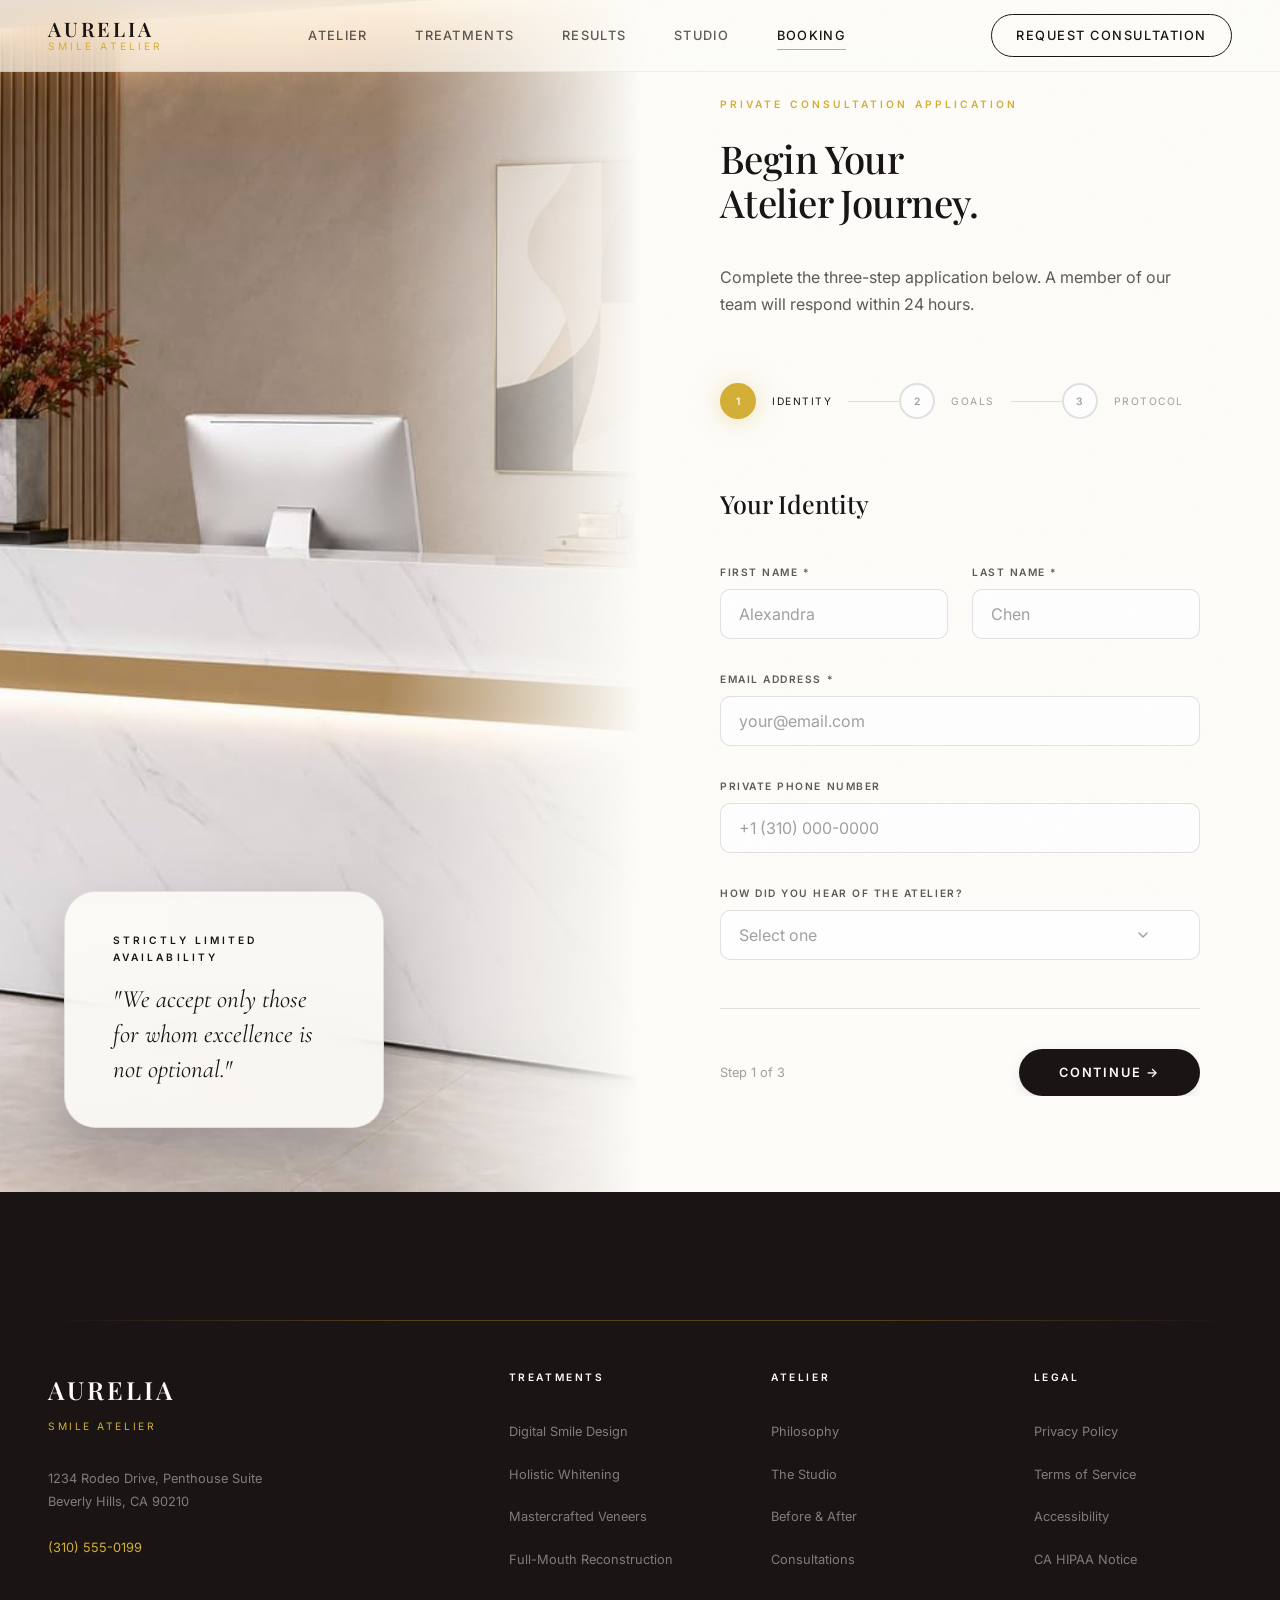
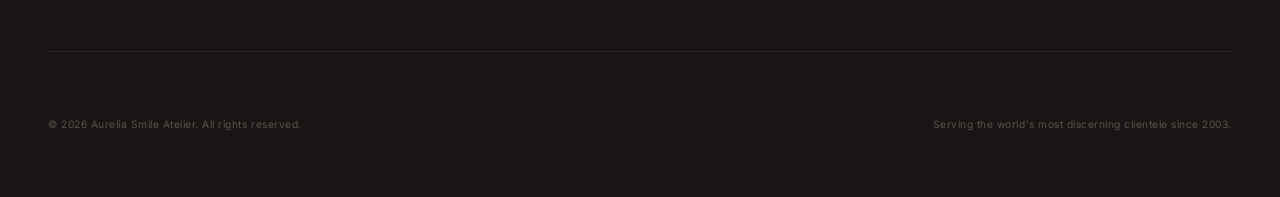
==== commit d042b6e3: "Add files via upload" ====
--- a/booking.html
+++ b/booking.html
@@ -6,13 +6,13 @@
   <meta name="description" content="Apply for a private consultation at Aurelia Smile Atelier. Our three-step intake process ensures every client receives the full measure of our attention." />
   <meta name="theme-color" content="#FDFCF8" />
   <title>Private Consultation | Aurelia Smile Atelier</title>
-  <link rel="stylesheet" href="luxury.css" />
+  <link rel="stylesheet" href="luxury.css?v=8" />
 </head>
 <body>
 
   <div class="noise-overlay" aria-hidden="true"></div>
-  <div class="cursor-dot"  aria-hidden="true"></div>
-  <div class="cursor-ring" aria-hidden="true"></div>
+  <span id="cur-ring" aria-hidden="true"><span id="cur-label"></span></span>
+  <span id="cur-dot" aria-hidden="true"></span>
   <div class="page-wipe" aria-hidden="true">
     <div class="page-wipe__panel"></div><div class="page-wipe__panel"></div>
     <div class="page-wipe__panel"></div><div class="page-wipe__panel"></div>
@@ -36,10 +36,10 @@
         <a href="studio.html">Studio</a>
         <a href="booking.html" class="is-active">Booking</a>
       </div>
-      <a href="booking.html" class="nav-cta btn-magnetic" data-cursor="hover">
+      <a href="booking.html" class="nav-cta btn-magnetic" data-cursor="Book">
         <span class="btn-magnetic__text">Request Consultation</span>
       </a>
-      <button id="mobile-menu-btn" aria-label="Toggle mobile menu" data-cursor="hover">
+      <button id="mobile-menu-btn" aria-label="Toggle mobile menu" data-cursor="">
           <svg width="24" height="24" viewBox="0 0 24 24" fill="none" stroke="currentColor" stroke-width="1.5" stroke-linecap="round" stroke-linejoin="round">
             <line x1="3" y1="12" x2="21" y2="12"></line>
             <line x1="3" y1="6" x2="21" y2="6"></line>
@@ -165,7 +165,7 @@
                 </div>
                 <div class="form-nav">
                   <span class="body-sm">Step 1 of 3</span>
-                  <button type="button" class="btn-primary btn-magnetic" data-form-next aria-label="Continue to Step 2 — Clinical Goals" data-cursor="hover">
+                  <button type="button" class="btn-primary btn-magnetic" data-form-next aria-label="Continue to Step 2 — Clinical Goals" data-cursor="Next">
                     <span class="btn-magnetic__text">Continue →</span>
                   </button>
                 </div>
@@ -237,10 +237,10 @@
                 </div>
 
                 <div class="form-nav">
-                  <button type="button" class="btn-ghost btn-magnetic" data-form-back aria-label="Back to Step 1 — Identity" data-cursor="hover">
+                  <button type="button" class="btn-ghost btn-magnetic" data-form-back aria-label="Back to Step 1 — Identity" data-cursor="Back">
                     <span class="btn-magnetic__text">← Back</span>
                   </button>
-                  <button type="button" class="btn-primary btn-magnetic" data-form-next aria-label="Continue to Step 3 — Protocol Preferences" data-cursor="hover">
+                  <button type="button" class="btn-primary btn-magnetic" data-form-next aria-label="Continue to Step 3 — Protocol Preferences" data-cursor="Next">
                     <span class="btn-magnetic__text">Continue →</span>
                   </button>
                 </div>
@@ -317,10 +317,10 @@
                 </div>
 
                 <div class="form-nav">
-                  <button type="button" class="btn-ghost btn-magnetic" data-form-back aria-label="Back to Step 2 — Clinical Goals" data-cursor="hover">
+                  <button type="button" class="btn-ghost btn-magnetic" data-form-back aria-label="Back to Step 2 — Clinical Goals" data-cursor="Back">
                     <span class="btn-magnetic__text">← Back</span>
                   </button>
-                  <button type="submit" class="btn-primary btn-magnetic" id="submit-btn" aria-label="Submit consultation application" data-cursor="hover">
+                  <button type="submit" class="btn-primary btn-magnetic" id="submit-btn" aria-label="Submit consultation application" data-cursor="Send">
                     <span class="btn-magnetic__text">Submit Application</span>
                   </button>
                 </div>
@@ -342,7 +342,7 @@
             <p class="body-base" style="max-width:380px;margin:0 auto var(--space-6);">
               Thank you. A member of our Atelier team will contact you personally within 24 hours to arrange your consultation.
             </p>
-            <a href="index.html" class="btn-gold btn-magnetic" data-cursor="hover">
+            <a href="index.html" class="btn-gold btn-magnetic" data-cursor="Home">
               <span class="btn-magnetic__text">Return to the Atelier</span>
             </a>
             </div>
@@ -402,7 +402,7 @@
   </footer>
 
   <div class="toast-container" id="toast-container" aria-live="assertive"></div>
-  <script src="engine.js"></script>
+  <script src="engine.js?v=8"></script>
   
 
   <!-- FULLSCREEN MOBILE MENU -->
@@ -410,7 +410,7 @@
     <div class="noise-overlay" aria-hidden="true"></div>
     <div class="mobile-overlay__header" style="position: relative; z-index: 10; padding: 2rem; display: flex; justify-content: space-between; align-items: center;">
       <span class="nav-wordmark__name" style="color: var(--espresso); font-family: var(--font-display); font-size: 1.5rem; letter-spacing: 0.1em;">AURELIA</span>
-      <button class="mobile-close" id="mobile-close" aria-label="Close menu" data-cursor="hover" style="color: var(--espresso); background: none; border: none; cursor: pointer;">
+      <button class="mobile-close" id="mobile-close" aria-label="Close menu" data-cursor="" style="color: var(--espresso); background: none; border: none; cursor: pointer;">
         <svg width="32" height="32" viewBox="0 0 24 24" fill="none"><path d="M18 6L6 18M6 6l12 12" stroke="currentColor" stroke-width="1.5" stroke-linecap="round" stroke-linejoin="round"/></svg>
       </button>
     </div>
--- a/luxury.css
+++ b/luxury.css
@@ -133,11 +133,10 @@
   overflow-x: clip;
   max-width: 100%;
   position: relative;
-  cursor: none;
   overflow-wrap: break-word;
   word-wrap: break-word;
-  -webkit-hyphens: auto;
-  hyphens: auto;
+  -webkit-hyphens: none;
+  hyphens: none;
 }
 
 /* Ensure native cursor works in fullscreen (fixes missing cursor over video) */
@@ -171,8 +170,10 @@
     cursor: auto;
   }
 
-  .cursor-dot,
-  .cursor-ring {
+  #cur-dot,
+  #cur-ring,
+  .autoscroll-disc,
+  .autoscroll-anchor {
     display: none !important;
   }
 
@@ -190,18 +191,12 @@
 a {
   color: inherit;
   text-decoration: none;
-  cursor: none;
+  cursor: pointer;
 }
 
 button {
-  cursor: none;
+  cursor: pointer;
   font-family: inherit;
-}
-
-input,
-textarea,
-select {
-  cursor: none;
 }
 
 ul,
@@ -221,53 +216,183 @@
   height: 100%;
 }
 
-/* ── 4. CUSTOM CURSOR ────────────────────────────────────── */
-.cursor-dot {
+/* ── 4. LUXURY CUSTOM CURSOR (PORTED FROM WARREN / AGOURA HILLS) ── */
+#cur-dot,
+#cur-ring {
   position: fixed;
   top: 0;
   left: 0;
-  z-index: 99999;
-  width: 6px;
-  height: 6px;
-  border-radius: var(--radius-full);
-  background: var(--espresso);
+  border-radius: 50%;
+  background: transparent;
+  mix-blend-mode: difference;
   pointer-events: none;
-  transform: translate(-50%, -50%);
-  transition: width var(--dur-fast) var(--ease-out-expo),
-    height var(--dur-fast) var(--ease-out-expo),
-    background var(--dur-fast) var(--ease-out-expo);
-  will-change: transform, left, top;
-}
-
-.cursor-ring {
+  opacity: 0;
+  will-change: transform;
+  transform: translate(-100px, -100px);
+}
+
+#cur-dot {
+  width: 7px;
+  height: 7px;
+  background: #fff;
+  z-index: 100001;
+  transition: width 0.28s cubic-bezier(0.22, 1, 0.36, 1),
+    height 0.28s cubic-bezier(0.22, 1, 0.36, 1);
+}
+
+#cur-ring {
+  width: 34px;
+  height: 34px;
+  border: 1px solid #fff;
+  z-index: 100000;
+  display: flex;
+  align-items: center;
+  justify-content: center;
+  transition: width 0.45s cubic-bezier(0.22, 1, 0.36, 1),
+    height 0.45s cubic-bezier(0.22, 1, 0.36, 1),
+    border-radius 0.45s cubic-bezier(0.22, 1, 0.36, 1),
+    background-color 0.28s cubic-bezier(0.22, 1, 0.36, 1);
+}
+
+#cur-label {
+  font-family: var(--font-body);
+  font-size: 9px;
+  font-weight: 600;
+  letter-spacing: 0.14em;
+  text-transform: uppercase;
+  color: #fff;
+  opacity: 0;
+  transition: opacity 0.2s cubic-bezier(0.22, 1, 0.36, 1);
+  white-space: nowrap;
+  pointer-events: none;
+  user-select: none;
+}
+
+#cur-ring.is-over #cur-label {
+  opacity: 1;
+}
+
+#cur-ring.is-text #cur-label {
+  opacity: 0;
+}
+
+html.cursor-on #cur-dot {
+  opacity: 1;
+  transition: width 0.28s cubic-bezier(0.22, 1, 0.36, 1),
+    height 0.28s cubic-bezier(0.22, 1, 0.36, 1),
+    opacity 0.22s linear 0.03s;
+}
+
+html.cursor-on #cur-ring {
+  opacity: 1;
+  transition: width 0.45s cubic-bezier(0.22, 1, 0.36, 1),
+    height 0.45s cubic-bezier(0.22, 1, 0.36, 1),
+    border-radius 0.45s cubic-bezier(0.22, 1, 0.36, 1),
+    opacity 0.22s linear 0.03s;
+}
+
+#cur-dot.is-over {
+  width: 0;
+  height: 0;
+}
+
+#cur-ring.is-over {
+  width: 62px;
+  height: 62px;
+}
+
+#cur-dot.is-text {
+  width: 0;
+  height: 0;
+}
+
+#cur-ring.is-text {
+  width: 2px;
+  height: 26px;
+  border-radius: 0;
+  border-width: 0;
+  background: #fff;
+}
+
+.autoscroll-anchor {
+  display: none !important;
+  visibility: hidden !important;
+  opacity: 0 !important;
+  pointer-events: none !important;
+}
+
+.autoscroll-disc {
   position: fixed;
   top: 0;
   left: 0;
-  z-index: 99998;
-  width: 36px;
-  height: 36px;
-  border-radius: var(--radius-full);
+  width: 44px;
+  height: 44px;
+  border-radius: 50%;
+  background: rgba(253, 252, 248, 0.94);
+  backdrop-filter: blur(8px);
+  -webkit-backdrop-filter: blur(8px);
   border: 1.5px solid var(--champagne);
+  box-shadow: 0 8px 24px rgba(26, 21, 20, 0.18), 0 0 0 4px rgba(212, 175, 55, 0.12);
   pointer-events: none;
-  transform: translate(-50%, -50%);
-  transition: width var(--dur-medium) var(--ease-out-expo),
-    height var(--dur-medium) var(--ease-out-expo),
-    border-color var(--dur-fast) var(--ease-out-expo),
-    opacity var(--dur-fast) var(--ease-out-expo);
-  will-change: transform, left, top, width, height;
-}
-
-.cursor-ring.is-hovering {
-  width: 72px;
-  height: 72px;
-  border-color: var(--champagne);
-  opacity: 0.7;
-}
-
-.cursor-ring.is-clicking {
-  width: 28px;
-  height: 28px;
+  z-index: 100002;
+  opacity: 0;
+  transform: translate(-100px, -100px) translate(-50%, -50%) scale(0.6);
+  transition: opacity 0.15s ease, transform 0.18s cubic-bezier(0.22, 1, 0.36, 1);
+  display: flex;
+  align-items: center;
+  justify-content: center;
+}
+
+.autoscroll-disc.is-active {
   opacity: 1;
+  transition: opacity 0.15s ease;
+}
+
+.autoscroll-disc svg {
+  width: 24px;
+  height: 24px;
+  overflow: visible;
+}
+
+.autoscroll-disc__up,
+.autoscroll-disc__dn {
+  fill: none;
+  stroke: var(--espresso);
+  stroke-width: 1.8;
+  stroke-linecap: round;
+  stroke-linejoin: round;
+  opacity: 0.42;
+  transition: opacity 0.15s ease, transform 0.15s ease, stroke 0.15s ease;
+}
+
+.autoscroll-disc.is-up .autoscroll-disc__up {
+  opacity: 1;
+  stroke: var(--champagne);
+  transform: translateY(-1.5px);
+}
+
+.autoscroll-disc.is-dn .autoscroll-disc__dn {
+  opacity: 1;
+  stroke: var(--champagne);
+  transform: translateY(1.5px);
+}
+
+.autoscroll-disc__dot {
+  fill: var(--champagne);
+}
+
+[data-cursor-off],
+[data-cursor-off] * {
+  cursor: auto !important;
+}
+
+@media (pointer: coarse), (prefers-reduced-motion: reduce) {
+  #cur-dot,
+  #cur-ring,
+  .autoscroll-disc,
+  .autoscroll-anchor {
+    display: none !important;
+  }
 }
 
 /* ── 5. SPA PAGE TRANSITION WIPE ─────────────────────────── */
@@ -1391,7 +1516,7 @@
   position: relative;
   border-radius: var(--radius-xl);
   overflow: hidden;
-  cursor: none;
+  cursor: pointer;
   border: 2px solid transparent;
   transition: border-color var(--dur-medium) var(--ease-out-quart),
     box-shadow var(--dur-medium) var(--ease-out-quart),
@@ -1469,27 +1594,46 @@
 }
 
 /* Calculator bar */
+body.has-calc-bar {
+  padding-bottom: 104px;
+}
+
 .calculator-bar {
   position: fixed;
   bottom: 0;
   left: 0;
   right: 0;
-  z-index: 500;
-  background: var(--glass-white);
+  z-index: 900;
+  background: rgba(253, 252, 248, 0.94);
   backdrop-filter: blur(28px) saturate(1.5);
   -webkit-backdrop-filter: blur(28px) saturate(1.5);
-  border-top: 1px solid var(--espresso-12);
-  padding: var(--space-4) var(--space-6);
-  display: flex;
-  align-items: center;
-  justify-content: space-between;
-  transform: translateY(100%);
+  border-top: 1px solid rgba(212, 175, 55, 0.35);
+  padding: var(--space-3) var(--space-6);
+  transform: translateY(105%);
   transition: transform var(--dur-medium) var(--ease-out-expo);
-  box-shadow: 0 -8px 32px rgba(26, 21, 20, 0.08);
+  box-shadow: 0 -10px 36px rgba(26, 21, 20, 0.10);
+  box-sizing: border-box;
+  max-width: 100vw;
 }
 
 .calculator-bar.is-visible {
   transform: translateY(0);
+}
+
+.calculator-bar__inner {
+  max-width: var(--container-xl);
+  margin: 0 auto;
+  width: 100%;
+  display: flex;
+  align-items: center;
+  justify-content: space-between;
+  gap: var(--space-4);
+}
+
+.calculator-bar__summary {
+  display: flex;
+  flex-direction: column;
+  gap: 2px;
 }
 
 .calculator-bar__label {
@@ -1498,6 +1642,10 @@
   text-transform: uppercase;
   color: var(--espresso-40);
   margin-bottom: 4px;
+}
+
+.calculator-bar__note--mobile {
+  display: none;
 }
 
 .calculator-bar__amount {
@@ -1507,6 +1655,90 @@
   color: var(--espresso);
   line-height: 1;
   letter-spacing: -0.02em;
+  font-variant-numeric: tabular-nums;
+  white-space: nowrap;
+}
+
+.calculator-bar__actions {
+  display: flex;
+  align-items: center;
+  gap: var(--space-4);
+}
+
+.calculator-bar__note {
+  font-size: var(--text-sm);
+  color: var(--espresso-40);
+  max-width: 240px;
+  line-height: 1.45;
+}
+
+.calculator-bar__cta {
+  white-space: nowrap;
+}
+
+@media (max-width: 768px) {
+  body.has-calc-bar {
+    padding-bottom: 140px;
+  }
+
+  .calculator-bar {
+    padding: 14px 16px calc(14px + env(safe-area-inset-bottom, 0px));
+  }
+
+  .calculator-bar__inner {
+    flex-direction: column;
+    align-items: stretch;
+    gap: 12px;
+  }
+
+  .calculator-bar__summary {
+    flex-direction: row;
+    align-items: center;
+    justify-content: space-between;
+    gap: 12px;
+    width: 100%;
+  }
+
+  .calculator-bar__meta {
+    min-width: 0;
+    flex: 1;
+  }
+
+  .calculator-bar__label {
+    font-size: 10px;
+    letter-spacing: 0.16em;
+    margin-bottom: 2px;
+  }
+
+  .calculator-bar__note {
+    display: none;
+  }
+
+  .calculator-bar__note--mobile {
+    display: block;
+    font-size: 11.5px;
+    line-height: 1.3;
+    color: var(--espresso-40);
+  }
+
+  .calculator-bar__amount {
+    font-size: clamp(1.5rem, 6.5vw, 1.85rem);
+    flex-shrink: 0;
+  }
+
+  .calculator-bar__actions {
+    width: 100%;
+  }
+
+  .calculator-bar__cta {
+    width: 100%;
+    padding: 14px 20px;
+    font-size: 0.78rem;
+    letter-spacing: 0.14em;
+    justify-content: center;
+    text-align: center;
+    white-space: nowrap;
+  }
 }
 
 /* ── 19. BEFORE / AFTER GALLERY ──────────────────────────── */
@@ -1533,7 +1765,7 @@
   border-radius: var(--radius-lg);
   overflow: hidden;
   aspect-ratio: 4/5;
-  cursor: none;
+  cursor: pointer;
 }
 
 .gallery-item img {
@@ -1861,7 +2093,7 @@
   font-family: var(--font-body);
   font-size: var(--text-base);
   color: var(--espresso-40);
-  cursor: none;
+  cursor: pointer;
   text-align: left;
   display: flex;
   align-items: center;
@@ -1941,7 +2173,7 @@
   font-family: var(--font-body);
   font-size: var(--text-sm);
   color: var(--espresso-70);
-  cursor: none;
+  cursor: pointer;
   transition: background var(--dur-fast) var(--ease-out-quart),
     color var(--dur-fast) var(--ease-out-quart),
     padding-left var(--dur-fast) var(--ease-out-quart);
@@ -2013,7 +2245,7 @@
   background: var(--sunlit-white);
   border: 1px solid var(--espresso-12);
   border-radius: var(--radius-md);
-  cursor: none;
+  cursor: pointer;
   transition: all var(--dur-fast) var(--ease-out-quart);
   user-select: none;
 }
@@ -2083,6 +2315,7 @@
   overflow: hidden;
   border: var(--border-thin);
   box-shadow: var(--shadow-sm);
+  background: var(--sunlit-white);
 }
 
 .scroll-item img {
@@ -2092,11 +2325,63 @@
   display: block;
 }
 
-/* MOBILE: sticky left column stays fixed, right column scrolls */
+.studio-spec-card {
+  border: var(--border-thin);
+  border-radius: var(--radius-lg);
+  overflow: hidden;
+  background: var(--sunlit-white);
+  box-shadow: var(--shadow-xs);
+  width: 100%;
+}
+
+.studio-spec-table {
+  display: table;
+  width: 100%;
+  border-collapse: collapse;
+  table-layout: auto;
+}
+
+.studio-spec-table th {
+  padding: 13px 18px;
+  text-align: left;
+  font-size: var(--text-xs);
+  font-weight: 600;
+  letter-spacing: 0.15em;
+  text-transform: uppercase;
+  color: var(--espresso-40);
+  background: var(--soft-cream);
+  border-bottom: var(--border-thin);
+}
+
+.studio-spec-table td {
+  padding: 13px 18px;
+  font-size: var(--text-sm);
+  color: var(--espresso);
+  border-bottom: var(--border-thin);
+}
+
+.studio-spec-table tbody tr:last-child td {
+  border-bottom: none;
+}
+
+.studio-spec-table th:last-child,
+.studio-spec-table td:last-child {
+  text-align: right;
+  white-space: nowrap;
+  font-variant-numeric: tabular-nums;
+}
+
+.studio-spec-table td:last-child {
+  font-weight: 600;
+  color: var(--champagne);
+}
+
+/* MOBILE: clean single-column stack with zero internal scrollbar */
 @media (max-width: 900px) {
   .sticky-scroll-section {
     grid-template-columns: 1fr;
-    gap: 0;
+    gap: var(--space-8);
+    overflow: visible;
   }
 
   .sticky-col {
@@ -2104,15 +2389,29 @@
     top: auto !important;
     height: auto !important;
     z-index: 1;
-    padding-bottom: var(--space-4);
+    padding-bottom: 0;
     -webkit-mask-image: none !important;
     mask-image: none !important;
   }
 
-  /* height MUST be AFTER the default .scroll-item img rule to win the cascade */
+  .studio-scroll-hint {
+    display: none;
+  }
+
+  .scroll-col {
+    gap: var(--space-5);
+  }
+
+  .scroll-item {
+    border-radius: var(--radius-lg);
+    background: var(--sunlit-white);
+    box-shadow: var(--shadow-sm);
+  }
+
   .scroll-item img {
-    height: 70%;
-    aspect-ratio: unset;
+    width: 100%;
+    height: auto;
+    aspect-ratio: 16 / 10;
     object-fit: cover;
   }
 }
@@ -2138,7 +2437,7 @@
   font-weight: 500;
   letter-spacing: 0.08em;
   color: var(--espresso-70);
-  margin: var(--space-1);
+  margin: 0;
 }
 
 .tech-pill__dot {
@@ -2146,13 +2445,14 @@
   height: 6px;
   border-radius: var(--radius-full);
   background: var(--champagne);
+  flex-shrink: 0;
 }
 
 .tech-pills-wrap {
   display: flex;
   flex-wrap: wrap;
-  margin: calc(-1 * var(--space-1));
-  margin-top: var(--space-3);
+  gap: 8px;
+  margin: var(--space-3) 0 0 0;
 }
 
 /* ── 23. FOOTER ──────────────────────────────────────────── */
@@ -2397,6 +2697,10 @@
   padding-top: 0;
 }
 
+.section-lg.pt-nav {
+  padding-top: calc(var(--nav-height) + var(--space-10));
+}
+
 .d-flex {
   display: flex;
 }
@@ -2442,27 +2746,76 @@
 }
 
 /* ── 26. RESPONSIVE (MOVED TO BOTTOM) ────────────────────── */
-/* ── 27. SCROLLBAR & SELECTION ───────────────────────────── */
+/* ── 27. SCROLLBAR & SELECTION (PORTED FROM WARREN / AGOURA HILLS) ── */
 ::selection {
   background: var(--champagne-20);
   color: var(--espresso);
 }
 
-::-webkit-scrollbar {
-  width: 6px;
-}
-
-::-webkit-scrollbar-track {
-  background: var(--alabaster);
-}
-
-::-webkit-scrollbar-thumb {
-  background: var(--espresso-12);
-  border-radius: var(--radius-full);
-}
-
-::-webkit-scrollbar-thumb:hover {
-  background: var(--champagne-80);
+@media (hover: hover) and (pointer: fine) {
+  ::-webkit-scrollbar {
+    width: 12px;
+    height: 12px;
+  }
+
+  ::-webkit-scrollbar-track {
+    background: var(--warm-cream);
+    border-left: 1px solid var(--espresso-12);
+  }
+
+  ::-webkit-scrollbar-thumb {
+    background: var(--champagne);
+    border: 4px solid var(--warm-cream);
+    border-left-width: 5px;
+  }
+
+  ::-webkit-scrollbar-thumb:hover {
+    background: var(--espresso);
+  }
+
+  ::-webkit-scrollbar-corner {
+    background: var(--warm-cream);
+  }
+
+  ::-webkit-scrollbar-button:single-button {
+    background: var(--warm-cream);
+    display: block;
+    height: 12px;
+    width: 12px;
+    background-repeat: no-repeat;
+    background-position: center;
+    background-size: 7px;
+  }
+
+  ::-webkit-scrollbar-button:single-button:vertical:decrement {
+    background-image: url("data:image/svg+xml,%3Csvg xmlns='http://www.w3.org/2000/svg' viewBox='0 0 10 10' fill='%23D4AF37'%3E%3Cpath d='M5 2 1 8h8z'/%3E%3C/svg%3E");
+  }
+
+  ::-webkit-scrollbar-button:single-button:vertical:increment {
+    background-image: url("data:image/svg+xml,%3Csvg xmlns='http://www.w3.org/2000/svg' viewBox='0 0 10 10' fill='%23D4AF37'%3E%3Cpath d='M5 8 9 2H1z'/%3E%3C/svg%3E");
+  }
+}
+
+@media (hover: none), (pointer: coarse) {
+  html,
+  body {
+    scrollbar-width: none;
+    -ms-overflow-style: none;
+  }
+
+  html::-webkit-scrollbar,
+  body::-webkit-scrollbar,
+  ::-webkit-scrollbar {
+    width: 0;
+    height: 0;
+    display: none;
+  }
+
+  ::-webkit-scrollbar-track,
+  ::-webkit-scrollbar-thumb,
+  ::-webkit-scrollbar-button {
+    display: none;
+  }
 }
 
 /* ── 28. TOAST NOTIFICATIONS ───────────────────────────────── */
@@ -2613,7 +2966,7 @@
   background: none;
   border: none;
   color: var(--espresso);
-  cursor: none;
+  cursor: pointer;
   padding: 8px;
 }
 
@@ -2655,7 +3008,7 @@
   background: none;
   border: none;
   color: var(--espresso);
-  cursor: none;
+  cursor: pointer;
   padding: 8px;
 }
 
@@ -2774,17 +3127,6 @@
 }
 
 @media (max-width: 900px) {
-  .sticky-scroll-section table {
-    display: block;
-    overflow-x: auto;
-    white-space: nowrap;
-  }
-
-  .sticky-scroll-section {
-    max-width: 100vw;
-    overflow-x: hidden;
-  }
-
   .section-lg.pt-nav {
     padding-top: calc(var(--nav-height) + var(--space-6)) !important;
     padding-bottom: var(--space-8) !important;
@@ -2798,7 +3140,7 @@
   z-index: 1001;
   background: transparent;
   border: none;
-  cursor: none;
+  cursor: pointer;
   display: flex;
 }
 
@@ -2871,20 +3213,6 @@
   white-space: nowrap !important;
 }
 
-/* Полностью отключаем кастомный курсор на сенсорных устройствах */
-@media (pointer: coarse) {
-  .cursor-dot,
-  .cursor-ring {
-    display: none !important;
-  }
-  
-  /* Возвращаем стандартное поведение системного курсора, 
-     на случай если к устройству подключена мышь (например, iPad) */
-  * {
-    cursor: auto !important;
-  }
-}
-
 /* Адаптация типографики внутри видеоплеера для мобильных устройств */
 @media (max-width: 600px) {
   .video-caption {
@@ -2920,8 +3248,8 @@
   background:
     radial-gradient(ellipse 80% 60% at 50% 0%, rgba(190, 155, 90, 0.08) 0%, transparent 60%),
     linear-gradient(160deg, hsl(20, 8%, 9%) 0%, hsl(20, 6%, 7%) 100%);
-  padding-top: 0;
-  padding-bottom: var(--space-20);
+  padding-top: calc(var(--nav-height) + var(--space-12));
+  padding-bottom: var(--space-16);
   overflow: hidden;
 }
 
@@ -3030,11 +3358,12 @@
 
 @media (max-width: 768px) {
   .studio-hero {
-    padding-bottom: var(--space-14);
+    padding-top: calc(var(--nav-height) + var(--space-8));
+    padding-bottom: var(--space-10);
   }
 
   .studio-hero__title {
-    font-size: clamp(2.4rem, 8vw, 4rem);
+    font-size: clamp(2.1rem, 8vw, 3.4rem);
   }
 
   .studio-cred-bar__inner {
@@ -3051,4 +3380,39 @@
   .studio-cred-bar__sep {
     height: 12px;
   }
+}
+
+@media (max-width: 600px) {
+  .studio-cta-wrap .btn-primary {
+    width: 100%;
+    justify-content: center;
+  }
+
+  .studio-spec-table th,
+  .studio-spec-table td {
+    padding: 12px 14px;
+  }
+
+  .tech-pill {
+    padding: 5px 11px;
+    font-size: 11px;
+    letter-spacing: 0.04em;
+  }
+
+  .studio-cred-bar__sep {
+    display: none;
+  }
+
+  .studio-cred-bar__inner {
+    gap: 6px 12px;
+    padding: var(--space-3) 0;
+  }
+
+  .studio-cred-bar__item {
+    font-size: 10px;
+    padding: 4px 10px;
+    background: rgba(212, 175, 55, 0.08);
+    border: 1px solid rgba(212, 175, 55, 0.18);
+    border-radius: var(--radius-full);
+  }
 }
